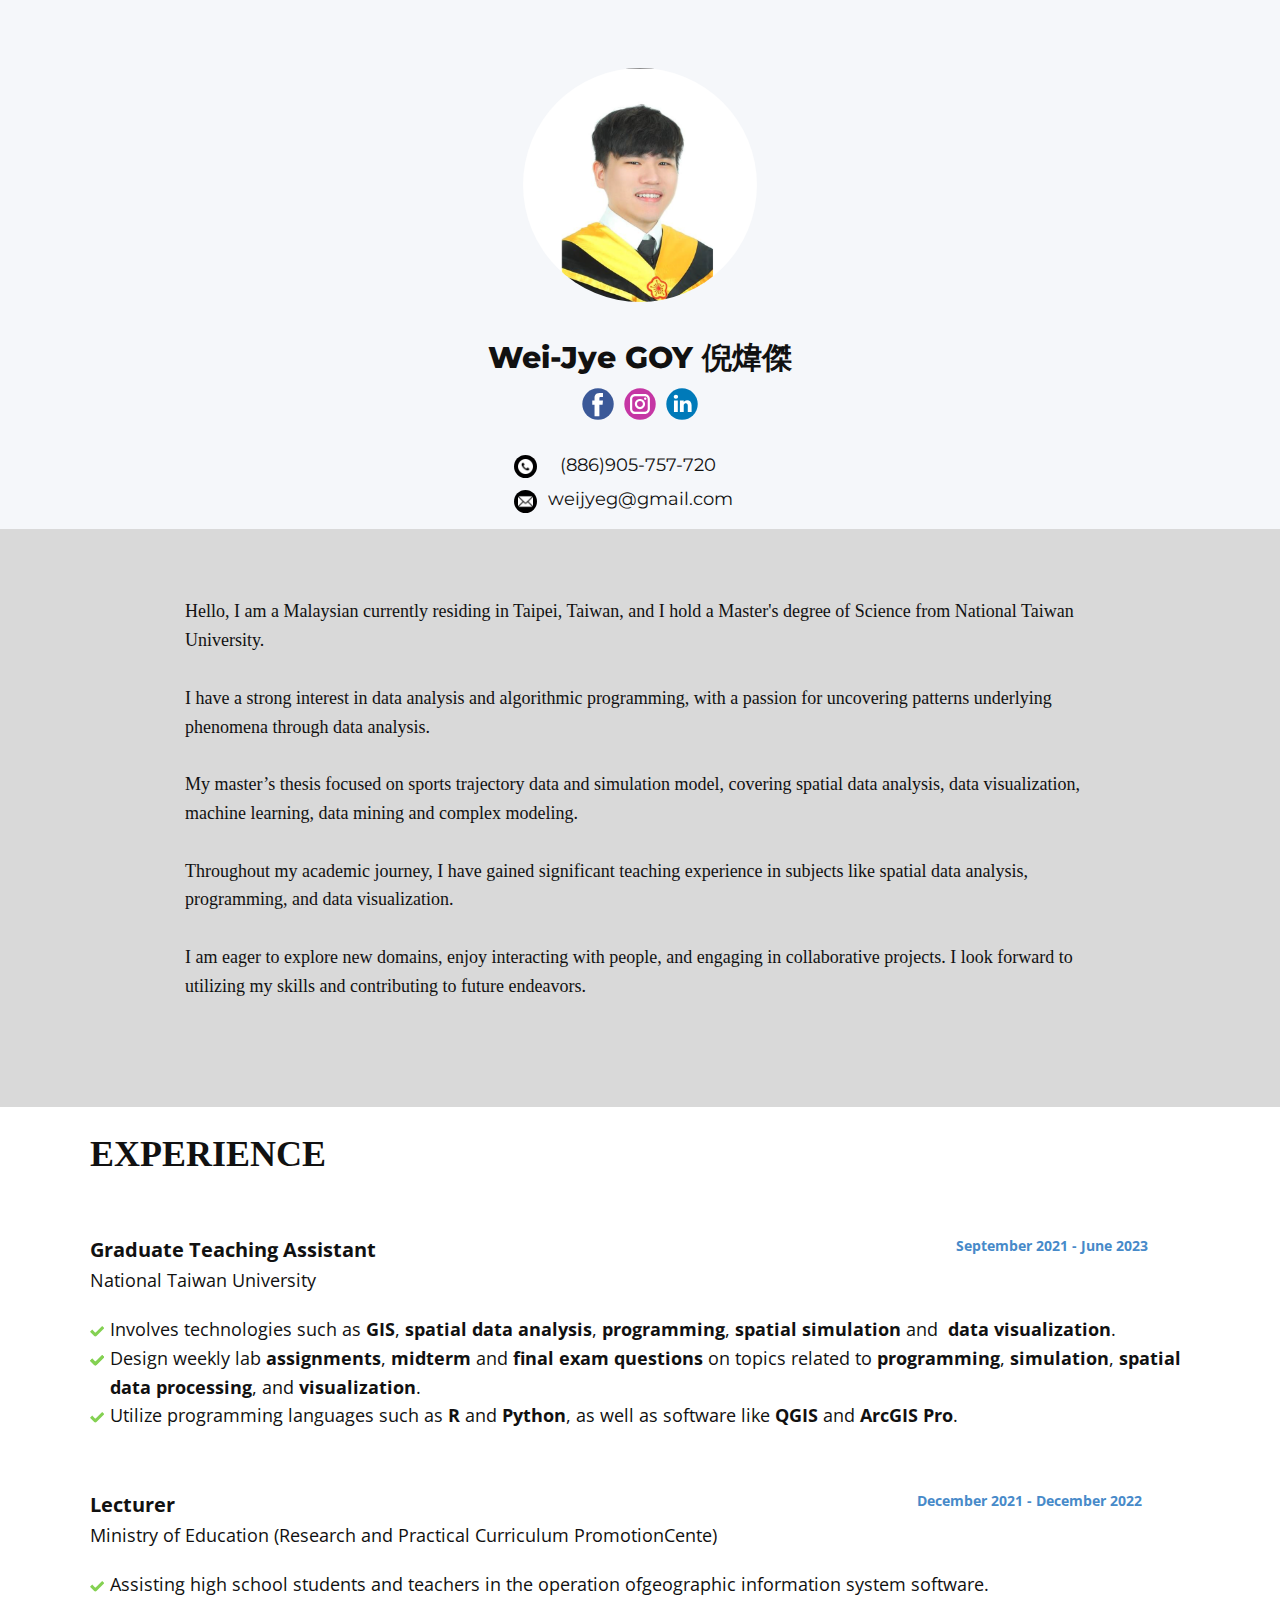
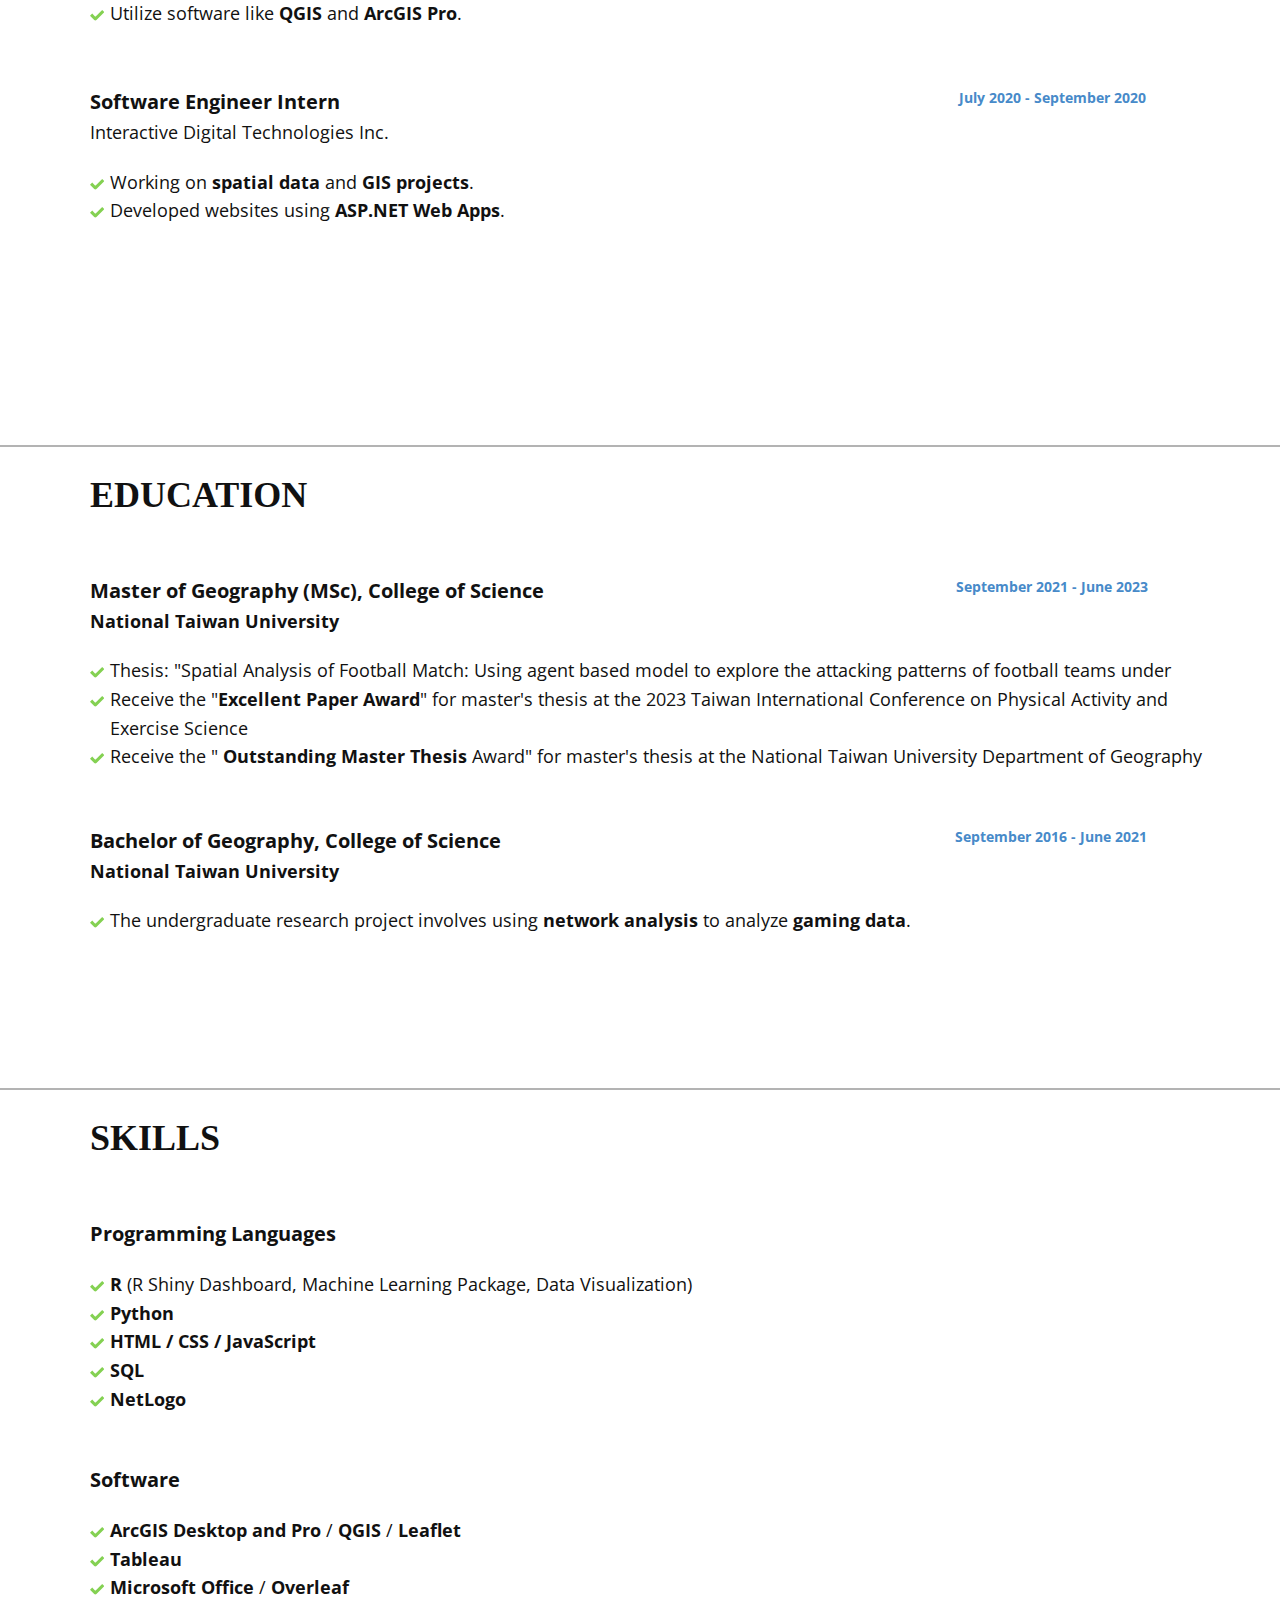
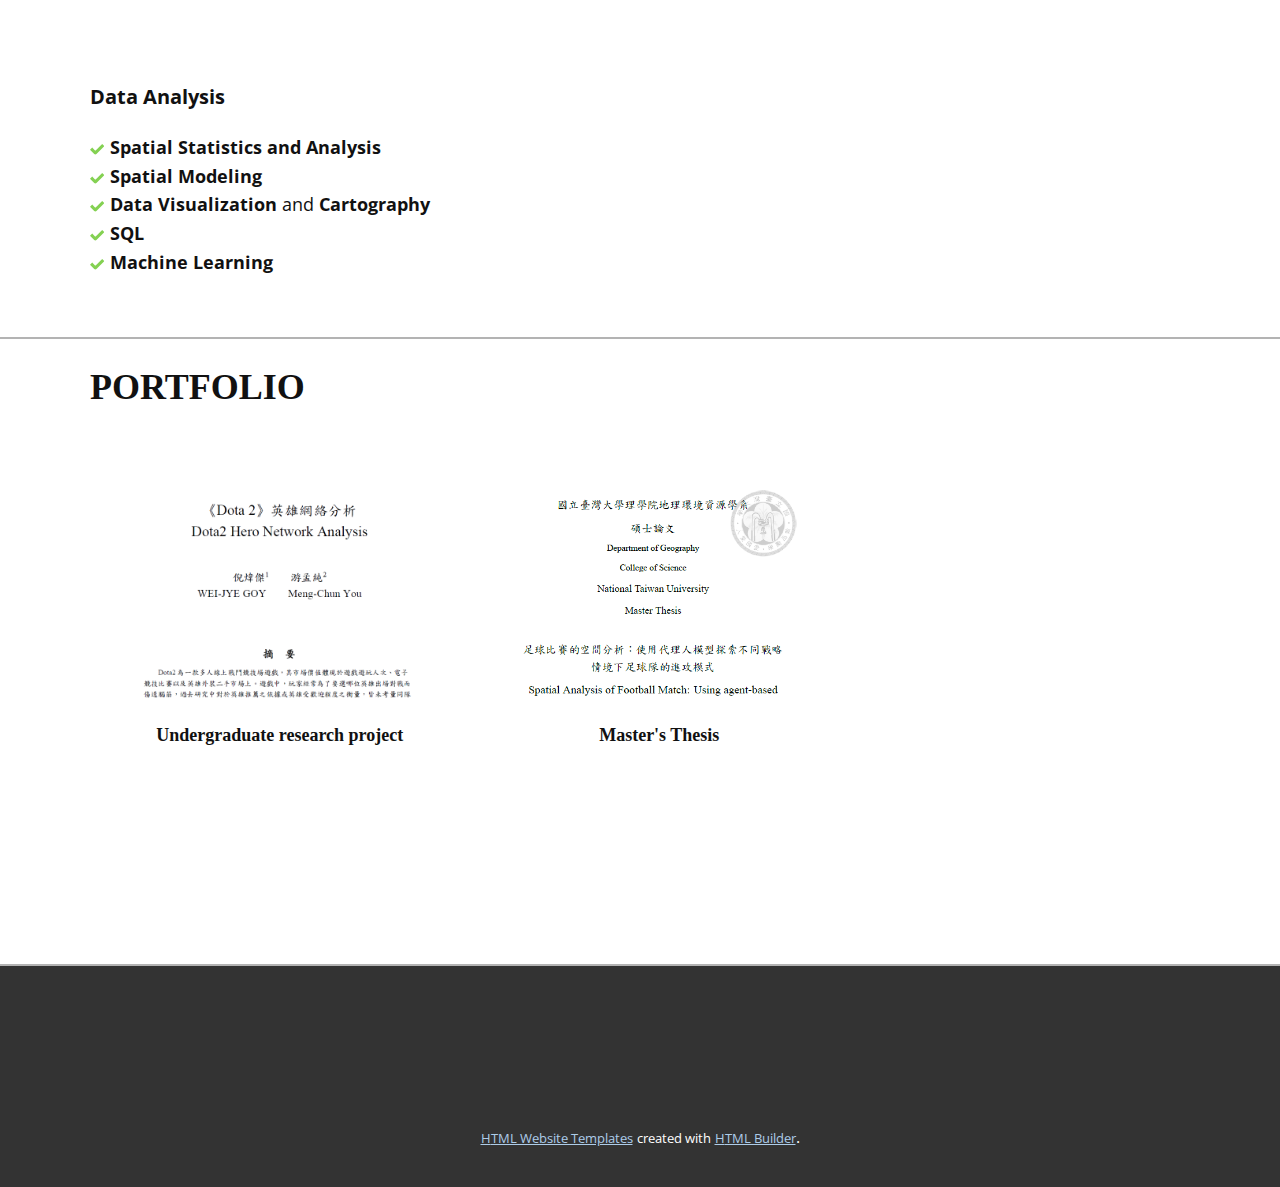
==== Home.html @ a79fb8b6 "Add files via upload" ====
<!DOCTYPE html>
<html style="font-size: 16px;" lang="en"><head>
    <meta name="viewport" content="width=device-width, initial-scale=1.0">
    <meta charset="utf-8">
    <meta name="keywords" content="Wei-Jye GO​Y 倪煒傑">
    <meta name="description" content="">
    <title>Home</title>
    <link rel="stylesheet" href="nicepage.css" media="screen">
<link rel="stylesheet" href="Home.css" media="screen">
    <script class="u-script" type="text/javascript" src="jquery.js" defer=""></script>
    <script class="u-script" type="text/javascript" src="nicepage.js" defer=""></script>
    <meta name="generator" content="Nicepage 5.21.3, nicepage.com">
    <link id="u-theme-google-font" rel="stylesheet" href="https://fonts.googleapis.com/css?family=Roboto:100,100i,300,300i,400,400i,500,500i,700,700i,900,900i|Open+Sans:300,300i,400,400i,500,500i,600,600i,700,700i,800,800i">
    <link id="u-page-google-font" rel="stylesheet" href="https://fonts.googleapis.com/css?family=Montserrat:100,100i,200,200i,300,300i,400,400i,500,500i,600,600i,700,700i,800,800i,900,900i">
    
    
    
    
    
    
    
    <script type="application/ld+json">{
		"@context": "http://schema.org",
		"@type": "Organization",
		"name": "portfolio"
}</script>
    <meta name="theme-color" content="#478ac9">
    <meta property="og:title" content="Home">
    <meta property="og:type" content="website">
  <meta data-intl-tel-input-cdn-path="intlTelInput/"></head>
  <body data-path-to-root="./" data-include-products="false" class="u-body u-xl-mode" data-lang="en">
    <section class="skrollable u-align-center u-clearfix u-grey-15 u-section-1" id="carousel_9070">
      <div class="u-expanded-width u-palette-5-light-3 u-shape u-shape-rectangle u-shape-1"></div>
      <div class="u-image u-image-circle u-image-1" data-image-width="966" data-image-height="712"></div>
      <h2 class="u-custom-font u-font-montserrat u-text u-text-1">
        <span style="font-size: 1.875rem;">Wei-Jye GO​Y 倪煒傑</span>
        <br>
        <br>
        <br>
        <span style="font-weight: 400; font-size: 1.125rem;">(886)905-757-720&nbsp;<br>weijyeg@gmail.com
        </span>
      </h2><span class="u-black u-file-icon u-icon u-icon-circle u-icon-1"><img src="images/455705-3e157692.png" alt=""></span><span class="u-black u-file-icon u-icon u-icon-circle u-icon-2"><img src="images/542689-e094886c.png" alt=""></span>
      <div class="u-align-left u-social-icons u-spacing-10 u-social-icons-1">
        <a class="u-social-url" title="facebook" target="_blank" href="https://www.facebook.com/weijyeeeee/"><span class="u-icon u-social-facebook u-social-icon u-icon-3"><svg class="u-svg-link" preserveAspectRatio="xMidYMin slice" viewBox="0 0 112 112" style=""><use xmlns:xlink="http://www.w3.org/1999/xlink" xlink:href="#svg-5a81"></use></svg><svg class="u-svg-content" viewBox="0 0 112 112" x="0" y="0" id="svg-5a81"><circle fill="currentColor" cx="56.1" cy="56.1" r="55"></circle><path fill="#FFFFFF" d="M73.5,31.6h-9.1c-1.4,0-3.6,0.8-3.6,3.9v8.5h12.6L72,58.3H60.8v40.8H43.9V58.3h-8V43.9h8v-9.2
      c0-6.7,3.1-17,17-17h12.5v13.9H73.5z"></path></svg></span>
        </a>
        <a class="u-social-url" title="instagram" target="_blank" href="https://www.instagram.com/weijy3/"><span class="u-icon u-social-icon u-social-instagram u-icon-4"><svg class="u-svg-link" preserveAspectRatio="xMidYMin slice" viewBox="0 0 112 112" style=""><use xmlns:xlink="http://www.w3.org/1999/xlink" xlink:href="#svg-1368"></use></svg><svg class="u-svg-content" viewBox="0 0 112 112" x="0" y="0" id="svg-1368"><circle fill="currentColor" cx="56.1" cy="56.1" r="55"></circle><path fill="#FFFFFF" d="M55.9,38.2c-9.9,0-17.9,8-17.9,17.9C38,66,46,74,55.9,74c9.9,0,17.9-8,17.9-17.9C73.8,46.2,65.8,38.2,55.9,38.2
      z M55.9,66.4c-5.7,0-10.3-4.6-10.3-10.3c-0.1-5.7,4.6-10.3,10.3-10.3c5.7,0,10.3,4.6,10.3,10.3C66.2,61.8,61.6,66.4,55.9,66.4z"></path><path fill="#FFFFFF" d="M74.3,33.5c-2.3,0-4.2,1.9-4.2,4.2s1.9,4.2,4.2,4.2s4.2-1.9,4.2-4.2S76.6,33.5,74.3,33.5z"></path><path fill="#FFFFFF" d="M73.1,21.3H38.6c-9.7,0-17.5,7.9-17.5,17.5v34.5c0,9.7,7.9,17.6,17.5,17.6h34.5c9.7,0,17.5-7.9,17.5-17.5V38.8
      C90.6,29.1,82.7,21.3,73.1,21.3z M83,73.3c0,5.5-4.5,9.9-9.9,9.9H38.6c-5.5,0-9.9-4.5-9.9-9.9V38.8c0-5.5,4.5-9.9,9.9-9.9h34.5
      c5.5,0,9.9,4.5,9.9,9.9V73.3z"></path></svg></span>
        </a>
        <a class="u-social-url" title="https://www.linkedin.com/in/wei-jye-goy-16a7a2256/" target="_blank" href="https://www.linkedin.com/in/wei-jye-goy-16a7a2256/"><span class="u-icon u-social-icon u-social-linkedin u-icon-5"><svg class="u-svg-link" preserveAspectRatio="xMidYMin slice" viewBox="0 0 112 112" style=""><use xmlns:xlink="http://www.w3.org/1999/xlink" xlink:href="#svg-00e5"></use></svg><svg class="u-svg-content" viewBox="0 0 112 112" x="0" y="0" id="svg-00e5"><circle fill="currentColor" cx="56.1" cy="56.1" r="55"></circle><path fill="#FFFFFF" d="M41.3,83.7H27.9V43.4h13.4V83.7z M34.6,37.9L34.6,37.9c-4.6,0-7.5-3.1-7.5-7c0-4,3-7,7.6-7s7.4,3,7.5,7
      C42.2,34.8,39.2,37.9,34.6,37.9z M89.6,83.7H76.2V62.2c0-5.4-1.9-9.1-6.8-9.1c-3.7,0-5.9,2.5-6.9,4.9c-0.4,0.9-0.4,2.1-0.4,3.3v22.5
      H48.7c0,0,0.2-36.5,0-40.3h13.4v5.7c1.8-2.7,5-6.7,12.1-6.7c8.8,0,15.4,5.8,15.4,18.1V83.7z"></path></svg></span>
        </a>
      </div>
      <p class="u-align-left u-custom-font u-font-georgia u-text u-text-2"> Hello, I am a Malaysian currently residing in Taipei, Taiwan, and I hold a Master's degree of Science from National Taiwan University.<br>
        <br>I have a strong interest in data analysis and algorithmic programming, with a passion for uncovering patterns underlying phenomena through data analysis.&nbsp;<br>
        <br>My master’s thesis focused on sports trajectory data and simulation model, covering spatial data analysis, data visualization, machine learning, data mining and complex modeling.&nbsp;<br>
        <br>Throughout my academic journey, I have gained significant teaching experience in subjects like spatial data analysis, programming, and data visualization.&nbsp;<br>
        <br>I am eager to explore new domains, enjoy interacting with people, and engaging in collaborative projects. I look forward to utilizing my skills and contributing to future endeavors.<br>
        <br>
        <br>
      </p>
    </section>
    <section class="u-align-left u-border-2 u-border-grey-30 u-border-no-left u-border-no-right u-border-no-top u-clearfix u-section-2" id="sec-2fbd">
      <div class="u-clearfix u-sheet u-sheet-1">
        <p class="u-custom-font u-font-georgia u-text u-text-1">Experience&nbsp;&nbsp;</p>
        <div class="u-clearfix u-group-elements u-group-elements-1">
          <p class="u-align-left u-text u-text-2">
            <span style="font-size: 1.25rem; font-weight: 700;">Graduate Teaching Assistant</span>
            <br>National Taiwan University
          </p>
          <p class="u-text u-text-palette-1-base u-text-3"><b>September 2021 - June 2023</b>
          </p>
          <ul class="u-custom-list u-text u-text-4">
            <li> Involves technologies such as <span style="font-weight: 700;">GIS</span>, <span style="font-weight: 700;">spatial data analysis</span>, <span style="font-weight: 700;">programming</span>, <span style="font-weight: 700;">spatial simulation <span style="font-weight: 400;">and</span>&nbsp;
              </span>
              <span style="font-weight: 700;">data visualization<span style="font-weight: 400;">.</span>
              </span>
              <div class="u-list-icon u-list-icon-1">
                <svg class="u-svg-content" viewBox="0 0 512 512" id="svg-8628"><path d="m433.1 67.1-231.8 231.9c-6.2 6.2-16.4 6.2-22.6 0l-99.8-99.8-78.9 78.8 150.5 150.5c10.5 10.5 24.6 16.3 39.4 16.3 14.8 0 29-5.9 39.4-16.3l282.7-282.5z" fill="currentColor"></path></svg>
              </div>
            </li>
            <li>
              <div class="u-list-icon u-list-icon-2">
                <svg class="u-svg-content" viewBox="0 0 512 512" id="svg-8628"><path d="m433.1 67.1-231.8 231.9c-6.2 6.2-16.4 6.2-22.6 0l-99.8-99.8-78.9 78.8 150.5 150.5c10.5 10.5 24.6 16.3 39.4 16.3 14.8 0 29-5.9 39.4-16.3l282.7-282.5z" fill="currentColor"></path></svg>
              </div>
              <div class="u-list-icon u-list-icon-3">
                <svg class="u-svg-content" viewBox="0 0 512 512" id="svg-8628"><path d="m433.1 67.1-231.8 231.9c-6.2 6.2-16.4 6.2-22.6 0l-99.8-99.8-78.9 78.8 150.5 150.5c10.5 10.5 24.6 16.3 39.4 16.3 14.8 0 29-5.9 39.4-16.3l282.7-282.5z" fill="currentColor"></path></svg>
              </div> Design weekly lab <span style="font-weight: 700;">assignments<span style="font-weight: 400;">, </span>midterm
              </span> and <span style="font-weight: 700;">final exam questions</span> on topics related to <span style="font-weight: 700;">programming</span>, <span style="font-weight: 700;">simulation</span>,&nbsp;<span style="font-weight: 700;">spatial data processing</span>, and <span style="font-weight: 700;">visualization</span>.&nbsp;
            </li>
            <li>
              <div class="u-list-icon u-list-icon-4">
                <svg class="u-svg-content" viewBox="0 0 512 512" id="svg-8628"><path d="m433.1 67.1-231.8 231.9c-6.2 6.2-16.4 6.2-22.6 0l-99.8-99.8-78.9 78.8 150.5 150.5c10.5 10.5 24.6 16.3 39.4 16.3 14.8 0 29-5.9 39.4-16.3l282.7-282.5z" fill="currentColor"></path></svg>
              </div>Utilize programming languages such as <span style="font-weight: 700;">R </span>and <span style="font-weight: 700;">Python</span>, as well as software like <span style="font-weight: 700;">QGIS </span>and <span style="font-weight: 700;">ArcGIS Pro</span>.<br>
              <br>
            </li>
          </ul>
        </div>
        <div class="u-clearfix u-group-elements u-group-elements-2">
          <p class="u-align-left u-text u-text-5">
            <span style="font-size: 1.25rem; font-weight: 700;"></span>
            <span style="font-size: 1.25rem; font-weight: 700;">Lecturer</span>
            <br>Ministry of Education (Research and Practical Curriculum PromotionCente)
          </p>
          <p class="u-text u-text-palette-1-base u-text-6"><b>December 2021 - December 2022</b>
          </p>
          <ul class="u-custom-list u-text u-text-7">
            <li>
              <div class="u-list-icon u-list-icon-5">
                <svg class="u-svg-content" viewBox="0 0 512 512" id="svg-8628"><path d="m433.1 67.1-231.8 231.9c-6.2 6.2-16.4 6.2-22.6 0l-99.8-99.8-78.9 78.8 150.5 150.5c10.5 10.5 24.6 16.3 39.4 16.3 14.8 0 29-5.9 39.4-16.3l282.7-282.5z" fill="currentColor"></path></svg>
              </div>
            </li>
            <li>Assisting high school students and teachers in the operation ofgeographic information system software.</li>
            <li>
              <div class="u-list-icon u-list-icon-6">
                <svg class="u-svg-content" viewBox="0 0 512 512" id="svg-8628"><path d="m433.1 67.1-231.8 231.9c-6.2 6.2-16.4 6.2-22.6 0l-99.8-99.8-78.9 78.8 150.5 150.5c10.5 10.5 24.6 16.3 39.4 16.3 14.8 0 29-5.9 39.4-16.3l282.7-282.5z" fill="currentColor"></path></svg>
              </div>Utilize software like <span style="font-weight: 700;">QGIS </span>and <span style="font-weight: 700;">ArcGIS Pro</span>.<br>
              <br>
            </li>
          </ul>
        </div>
        <div class="u-clearfix u-group-elements u-group-elements-3">
          <p class="u-align-left u-text u-text-8">
            <span style="font-size: 20px;"><b>Software Engineer Intern</b>
            </span>
            <br>Interactive Digital Technologies Inc.
          </p>
          <p class="u-text u-text-palette-1-base u-text-9"><b>July 2020 - September 2020</b>
          </p>
          <ul class="u-custom-list u-text u-text-10">
            <li>
              <div class="u-list-icon u-list-icon-7">
                <svg class="u-svg-content" viewBox="0 0 512 512" id="svg-8628"><path d="m433.1 67.1-231.8 231.9c-6.2 6.2-16.4 6.2-22.6 0l-99.8-99.8-78.9 78.8 150.5 150.5c10.5 10.5 24.6 16.3 39.4 16.3 14.8 0 29-5.9 39.4-16.3l282.7-282.5z" fill="currentColor"></path></svg>
              </div>
            </li>
            <li> Working on <span style="font-weight: 700;">spatial data</span> and <span style="font-weight: 700;">GIS projects<span style="font-weight: 400;">.</span>
              </span>
            </li>
            <li>
              <div class="u-list-icon u-list-icon-8">
                <svg class="u-svg-content" viewBox="0 0 512 512" id="svg-8628"><path d="m433.1 67.1-231.8 231.9c-6.2 6.2-16.4 6.2-22.6 0l-99.8-99.8-78.9 78.8 150.5 150.5c10.5 10.5 24.6 16.3 39.4 16.3 14.8 0 29-5.9 39.4-16.3l282.7-282.5z" fill="currentColor"></path></svg>
              </div>Developed websites using <span style="font-weight: 700;">ASP.NET Web Apps</span>.
            </li>
            <li>
              <br>
            </li>
          </ul>
        </div>
      </div>
    </section>
    <section class="u-align-left u-border-2 u-border-grey-30 u-border-no-left u-border-no-right u-border-no-top u-clearfix u-section-3" id="sec-735e">
      <div class="u-clearfix u-sheet u-sheet-1">
        <p class="u-custom-font u-font-georgia u-text u-text-1">EDUCATION</p>
        <div class="u-clearfix u-group-elements u-group-elements-1">
          <p class="u-align-left u-text u-text-2">
            <span style="font-size: 1.25rem; font-weight: 700;">Master of Geography (MSc), College of Science</span>
            <br>
            <span style="font-weight: 700;">National Taiwan University</span>
          </p>
          <p class="u-text u-text-palette-1-base u-text-3"><b>September 2021 - June 2023</b>
          </p>
          <ul class="u-custom-list u-text u-text-4">
            <li>
              <div class="u-list-icon u-list-icon-1">
                <svg class="u-svg-content" viewBox="0 0 512 512" id="svg-8628"><path d="m433.1 67.1-231.8 231.9c-6.2 6.2-16.4 6.2-22.6 0l-99.8-99.8-78.9 78.8 150.5 150.5c10.5 10.5 24.6 16.3 39.4 16.3 14.8 0 29-5.9 39.4-16.3l282.7-282.5z" fill="currentColor"></path></svg>
              </div>
            </li>
            <li>Thesis: "​Spatial Analysis of Football Match: Using agent based model to explore the attacking patterns of football teams under&nbsp;</li>
            <li>
              <div class="u-list-icon u-list-icon-1">
                <svg class="u-svg-content" viewBox="0 0 512 512" id="svg-8628"><path d="m433.1 67.1-231.8 231.9c-6.2 6.2-16.4 6.2-22.6 0l-99.8-99.8-78.9 78.8 150.5 150.5c10.5 10.5 24.6 16.3 39.4 16.3 14.8 0 29-5.9 39.4-16.3l282.7-282.5z" fill="currentColor"></path></svg>
              </div>Receive the "<span style="font-weight: 700;">Excellent Paper Award</span>" for master's thesis at the 2023 Taiwan International Conference on Physical Activity and Exercise Science
            </li>
            <li>
              <div class="u-list-icon u-list-icon-1">
                <svg class="u-svg-content" viewBox="0 0 512 512" id="svg-8628"><path d="m433.1 67.1-231.8 231.9c-6.2 6.2-16.4 6.2-22.6 0l-99.8-99.8-78.9 78.8 150.5 150.5c10.5 10.5 24.6 16.3 39.4 16.3 14.8 0 29-5.9 39.4-16.3l282.7-282.5z" fill="currentColor"></path></svg>
              </div>Receive the " <span style="font-weight: 700;">Outstanding Master Thesis</span> Award" for master's thesis at the National Taiwan University Department of Geography<br>
            </li>
          </ul>
        </div>
        <div class="u-clearfix u-group-elements u-group-elements-2">
          <p class="u-align-left u-text u-text-5">
            <span style="font-size: 1.25rem; font-weight: 700;"></span>
            <span style="font-size: 1.25rem; font-weight: 700;">Bachelor of Geography, College of Science</span>
            <br>
            <span style="font-weight: 700;">National Taiwan University</span>
          </p>
          <p class="u-text u-text-palette-1-base u-text-6"><b>September 2016 - June 2021</b>
          </p>
          <ul class="u-custom-list u-text u-text-7">
            <li>
              <div class="u-list-icon u-list-icon-4">
                <svg class="u-svg-content" viewBox="0 0 512 512" id="svg-8628"><path d="m433.1 67.1-231.8 231.9c-6.2 6.2-16.4 6.2-22.6 0l-99.8-99.8-78.9 78.8 150.5 150.5c10.5 10.5 24.6 16.3 39.4 16.3 14.8 0 29-5.9 39.4-16.3l282.7-282.5z" fill="currentColor"></path></svg>
              </div>
            </li>
            <li> The undergraduate research project involves using <span style="font-weight: 700;">network analysis</span>&nbsp;to analyze <span style="font-weight: 700;">gaming data</span>.
            </li>
            <li>
              <br>
            </li>
          </ul>
        </div>
      </div>
    </section>
    <section class="u-align-left u-border-2 u-border-grey-30 u-border-no-left u-border-no-right u-border-no-top u-clearfix u-section-4" id="sec-b14d">
      <div class="u-clearfix u-sheet u-sheet-1">
        <p class="u-custom-font u-font-georgia u-text u-text-1">Skills</p>
        <div class="u-clearfix u-group-elements u-group-elements-1">
          <p class="u-align-left u-text u-text-2">
            <span style="font-size: 20px;"><b>Programming Languages</b>
            </span>
          </p>
          <ul class="u-custom-list u-text u-text-3">
            <li>
              <div class="u-list-icon u-list-icon-1">
                <svg class="u-svg-content" viewBox="0 0 512 512" id="svg-12f0"><path d="m433.1 67.1-231.8 231.9c-6.2 6.2-16.4 6.2-22.6 0l-99.8-99.8-78.9 78.8 150.5 150.5c10.5 10.5 24.6 16.3 39.4 16.3 14.8 0 29-5.9 39.4-16.3l282.7-282.5z" fill="currentColor"></path></svg>
              </div>
              <span style="font-weight: 700;">R </span>(R Shiny Dashboard, Machine Learning Package, Data Visualization)
            </li>
            <li>
              <div class="u-list-icon u-list-icon-2">
                <svg class="u-svg-content" viewBox="0 0 512 512" id="svg-12f0"><path d="m433.1 67.1-231.8 231.9c-6.2 6.2-16.4 6.2-22.6 0l-99.8-99.8-78.9 78.8 150.5 150.5c10.5 10.5 24.6 16.3 39.4 16.3 14.8 0 29-5.9 39.4-16.3l282.7-282.5z" fill="currentColor"></path></svg>
              </div>
              <span style="font-weight: 700;">Python</span>
            </li>
            <li>
              <div class="u-list-icon u-list-icon-1">
                <svg class="u-svg-content" viewBox="0 0 512 512" id="svg-12f0"><path d="m433.1 67.1-231.8 231.9c-6.2 6.2-16.4 6.2-22.6 0l-99.8-99.8-78.9 78.8 150.5 150.5c10.5 10.5 24.6 16.3 39.4 16.3 14.8 0 29-5.9 39.4-16.3l282.7-282.5z" fill="currentColor"></path></svg>
              </div>
              <span style="font-weight: 700;">HTML / CSS / JavaScript<br>
              </span>
            </li>
            <li>
              <div class="u-list-icon u-list-icon-1">
                <svg class="u-svg-content" viewBox="0 0 512 512" id="svg-12f0"><path d="m433.1 67.1-231.8 231.9c-6.2 6.2-16.4 6.2-22.6 0l-99.8-99.8-78.9 78.8 150.5 150.5c10.5 10.5 24.6 16.3 39.4 16.3 14.8 0 29-5.9 39.4-16.3l282.7-282.5z" fill="currentColor"></path></svg>
              </div>
              <span style="font-weight: 700;">SQL</span>
            </li>
            <li>
              <div class="u-list-icon u-list-icon-1">
                <svg class="u-svg-content" viewBox="0 0 512 512" id="svg-12f0"><path d="m433.1 67.1-231.8 231.9c-6.2 6.2-16.4 6.2-22.6 0l-99.8-99.8-78.9 78.8 150.5 150.5c10.5 10.5 24.6 16.3 39.4 16.3 14.8 0 29-5.9 39.4-16.3l282.7-282.5z" fill="currentColor"></path></svg>
              </div>
              <span style="font-weight: 700;">NetLogo</span>
            </li>
          </ul>
        </div>
        <div class="u-clearfix u-group-elements u-group-elements-2">
          <p class="u-align-left u-text u-text-4">
            <span style="font-size: 20px;"><b>Software</b>
            </span>
          </p>
          <ul class="u-custom-list u-text u-text-5">
            <li>
              <div class="u-list-icon u-list-icon-6">
                <svg class="u-svg-content" viewBox="0 0 512 512" id="svg-8628"><path d="m433.1 67.1-231.8 231.9c-6.2 6.2-16.4 6.2-22.6 0l-99.8-99.8-78.9 78.8 150.5 150.5c10.5 10.5 24.6 16.3 39.4 16.3 14.8 0 29-5.9 39.4-16.3l282.7-282.5z" fill="currentColor"></path></svg>
              </div>
            </li>
            <li>ArcGIS Desktop and Pro <span style="font-weight: 400;">/ </span>QGIS <span style="font-weight: 400;">/</span> Leaflet
            </li>
            <li>
              <div class="u-list-icon u-list-icon-6">
                <svg class="u-svg-content" viewBox="0 0 512 512" id="svg-8628"><path d="m433.1 67.1-231.8 231.9c-6.2 6.2-16.4 6.2-22.6 0l-99.8-99.8-78.9 78.8 150.5 150.5c10.5 10.5 24.6 16.3 39.4 16.3 14.8 0 29-5.9 39.4-16.3l282.7-282.5z" fill="currentColor"></path></svg>
              </div>Tableau
            </li>
            <li>
              <div class="u-list-icon u-list-icon-6">
                <svg class="u-svg-content" viewBox="0 0 512 512" id="svg-8628"><path d="m433.1 67.1-231.8 231.9c-6.2 6.2-16.4 6.2-22.6 0l-99.8-99.8-78.9 78.8 150.5 150.5c10.5 10.5 24.6 16.3 39.4 16.3 14.8 0 29-5.9 39.4-16.3l282.7-282.5z" fill="currentColor"></path></svg>
              </div>Microsoft Office<span style="font-weight: 400;"> /</span> Overleaf
            </li>
            <li>
              <br>
            </li>
          </ul>
        </div>
        <div class="u-clearfix u-group-elements u-group-elements-3">
          <p class="u-align-left u-text u-text-6">
            <span style="font-size: 20px;"><b>Data Analysis</b>
            </span>
          </p>
          <ul class="u-custom-list u-text u-text-7">
            <li>
              <div class="u-list-icon u-list-icon-9">
                <svg class="u-svg-content" viewBox="0 0 512 512" id="svg-8628"><path d="m433.1 67.1-231.8 231.9c-6.2 6.2-16.4 6.2-22.6 0l-99.8-99.8-78.9 78.8 150.5 150.5c10.5 10.5 24.6 16.3 39.4 16.3 14.8 0 29-5.9 39.4-16.3l282.7-282.5z" fill="currentColor"></path></svg>
              </div>
            </li>
            <li>
              <span style="font-weight: 700;"> Spatial Statistics and Analysis</span>
            </li>
            <li>
              <div class="u-list-icon u-list-icon-9">
                <svg class="u-svg-content" viewBox="0 0 512 512" id="svg-8628"><path d="m433.1 67.1-231.8 231.9c-6.2 6.2-16.4 6.2-22.6 0l-99.8-99.8-78.9 78.8 150.5 150.5c10.5 10.5 24.6 16.3 39.4 16.3 14.8 0 29-5.9 39.4-16.3l282.7-282.5z" fill="currentColor"></path></svg>
              </div>
              <span style="font-weight: 700;">Spatial Modeling</span>
            </li>
            <li>
              <div class="u-list-icon u-list-icon-9">
                <svg class="u-svg-content" viewBox="0 0 512 512" id="svg-8628"><path d="m433.1 67.1-231.8 231.9c-6.2 6.2-16.4 6.2-22.6 0l-99.8-99.8-78.9 78.8 150.5 150.5c10.5 10.5 24.6 16.3 39.4 16.3 14.8 0 29-5.9 39.4-16.3l282.7-282.5z" fill="currentColor"></path></svg>
              </div>Data Visualization <span style="font-weight: 400;">and</span>&nbsp;Cartography
            </li>
            <li>
              <div class="u-list-icon u-list-icon-9">
                <svg class="u-svg-content" viewBox="0 0 512 512" id="svg-8628"><path d="m433.1 67.1-231.8 231.9c-6.2 6.2-16.4 6.2-22.6 0l-99.8-99.8-78.9 78.8 150.5 150.5c10.5 10.5 24.6 16.3 39.4 16.3 14.8 0 29-5.9 39.4-16.3l282.7-282.5z" fill="currentColor"></path></svg>
              </div>SQL
            </li>
            <li>
              <div class="u-list-icon u-list-icon-9">
                <svg class="u-svg-content" viewBox="0 0 512 512" id="svg-8628"><path d="m433.1 67.1-231.8 231.9c-6.2 6.2-16.4 6.2-22.6 0l-99.8-99.8-78.9 78.8 150.5 150.5c10.5 10.5 24.6 16.3 39.4 16.3 14.8 0 29-5.9 39.4-16.3l282.7-282.5z" fill="currentColor"></path></svg>
              </div>Machine Learning
            </li>
          </ul>
        </div>
      </div>
    </section>
    <section class="u-align-left u-border-2 u-border-grey-30 u-border-no-left u-border-no-right u-border-no-top u-clearfix u-section-5" id="sec-c73c">
      <div class="u-clearfix u-sheet u-sheet-1">
        <p class="u-custom-font u-font-georgia u-text u-text-1"> Portfolio </p>
        <div class="custom-expanded u-list u-list-1">
          <div class="u-repeater u-repeater-1">
            <div class="u-align-center u-container-style u-list-item u-repeater-item u-shape-rectangle">
              <div class="u-container-layout u-similar-container u-valign-top u-container-layout-1">
                <img alt="" class="u-expanded-width u-hover-feature u-image u-image-default u-image-1" data-image-width="812" data-image-height="760" src="images/dota2.png" data-href="https://weijyegoy.github.io/Dota2.html">
                <p class="u-custom-font u-font-georgia u-text u-text-2"> Undergraduate research project</p>
              </div>
            </div>
            <div class="u-align-center u-container-style u-list-item u-repeater-item u-shape-rectangle">
              <div class="u-container-layout u-similar-container u-valign-top u-container-layout-2">
                <img alt="" class="u-expanded-width u-hover-feature u-image u-image-default u-image-2" data-image-width="570" data-image-height="777" src="images/Thesis.png" data-href="https://weijyegoy.github.io/Thesis.html">
                <p class="u-custom-font u-font-georgia u-text u-text-3">Master's Thesis</p>
              </div>
            </div>
          </div>
        </div>
      </div>
      
      
    </section>
    
    
    
    <footer class="u-clearfix u-footer u-grey-80" id="sec-4fcd"><div class="u-clearfix u-sheet u-sheet-1"></div></footer>
    <section class="u-backlink u-clearfix u-grey-80">
      <a class="u-link" href="https://nicepage.com/html-templates" target="_blank">
        <span>HTML Website Templates</span>
      </a>
      <p class="u-text">
        <span>created with</span>
      </p>
      <a class="u-link" href="https://nicepage.com/html-website-builder" target="_blank">
        <span>HTML Builder</span>
      </a>. 
    </section>
  
</body></html>
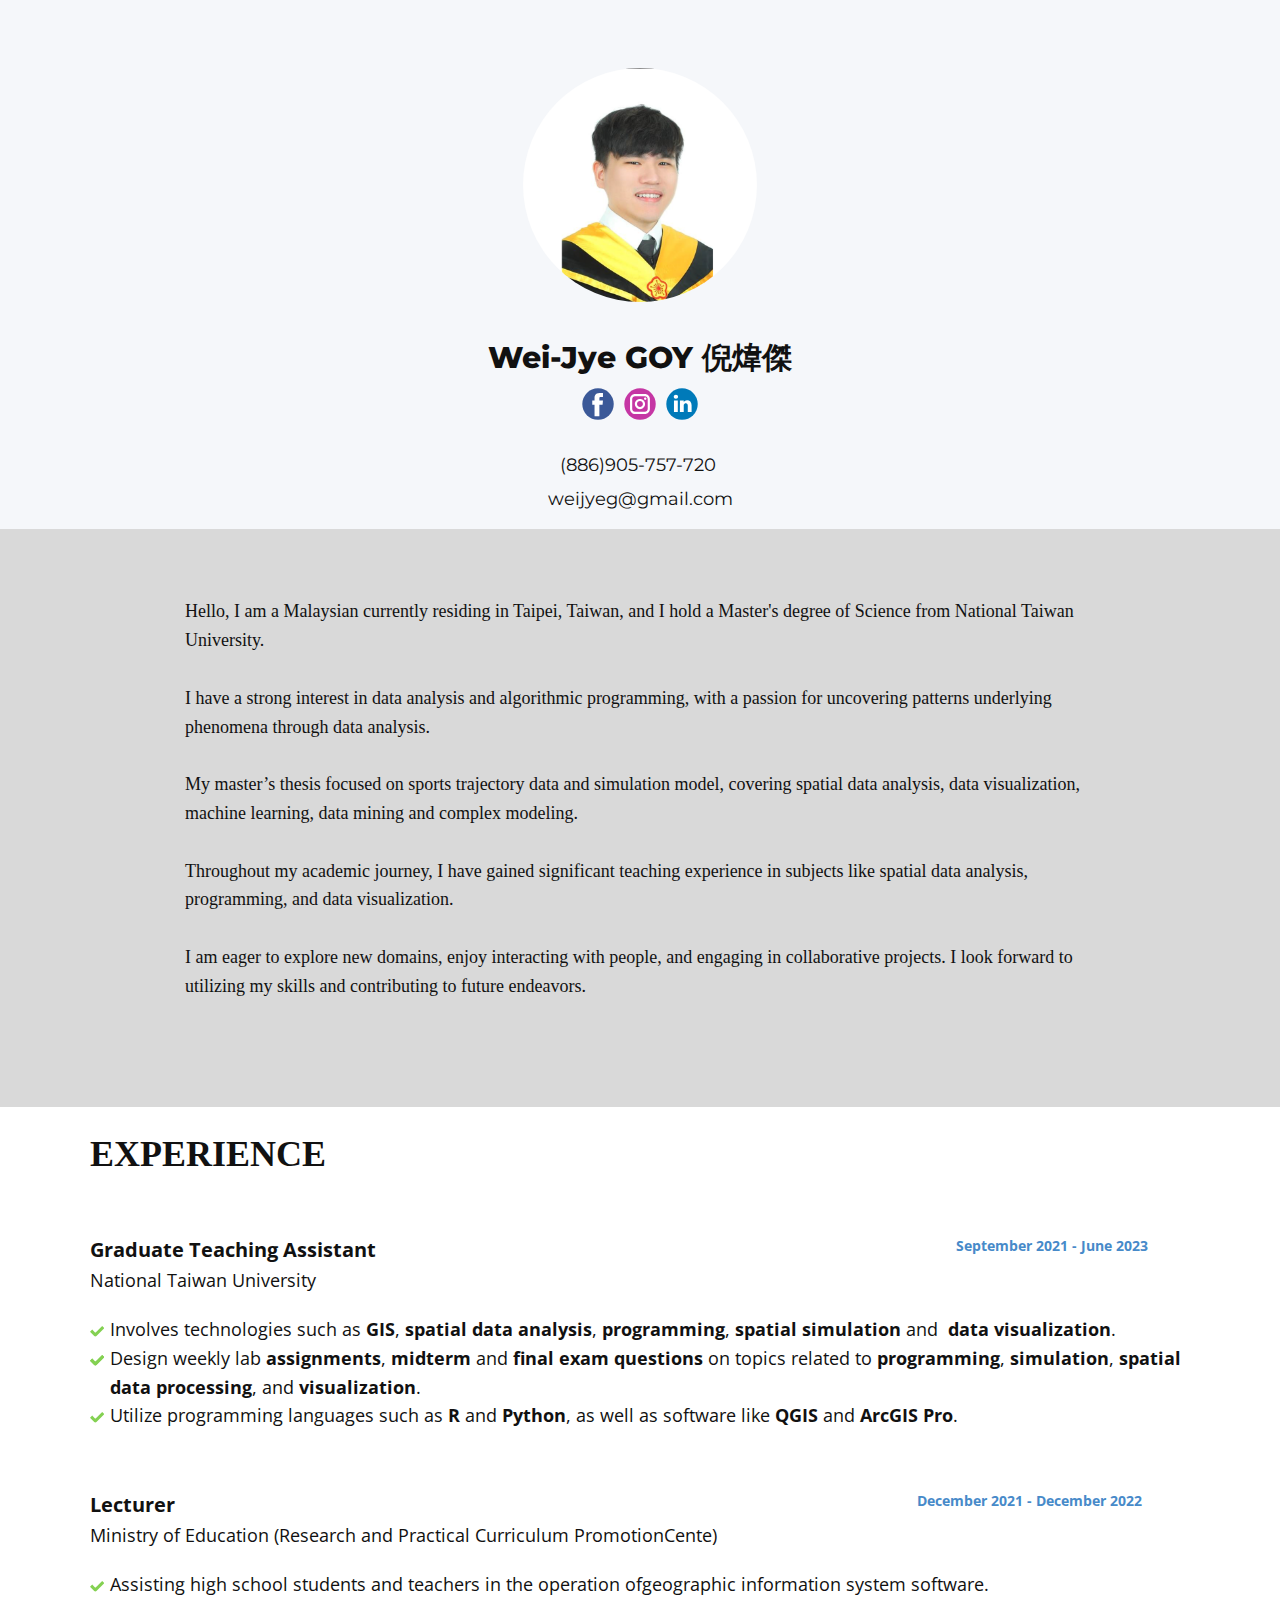
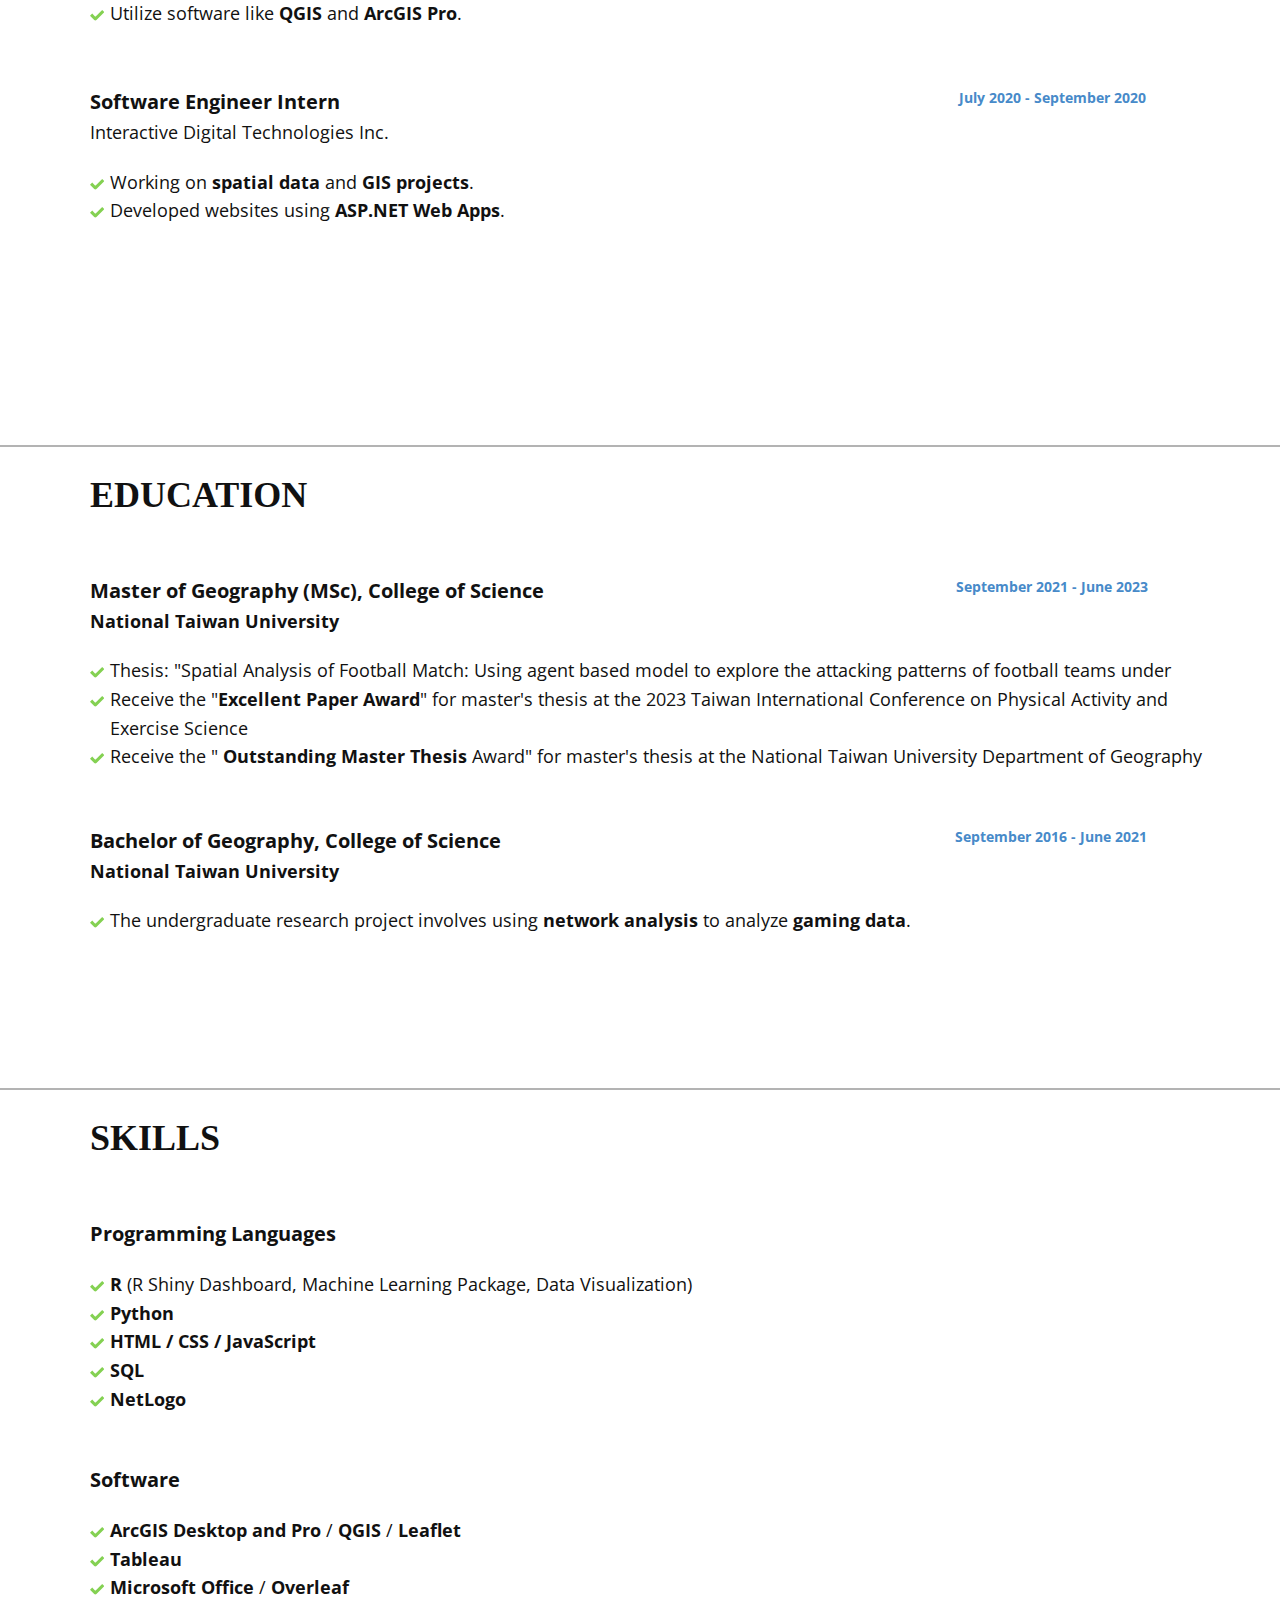
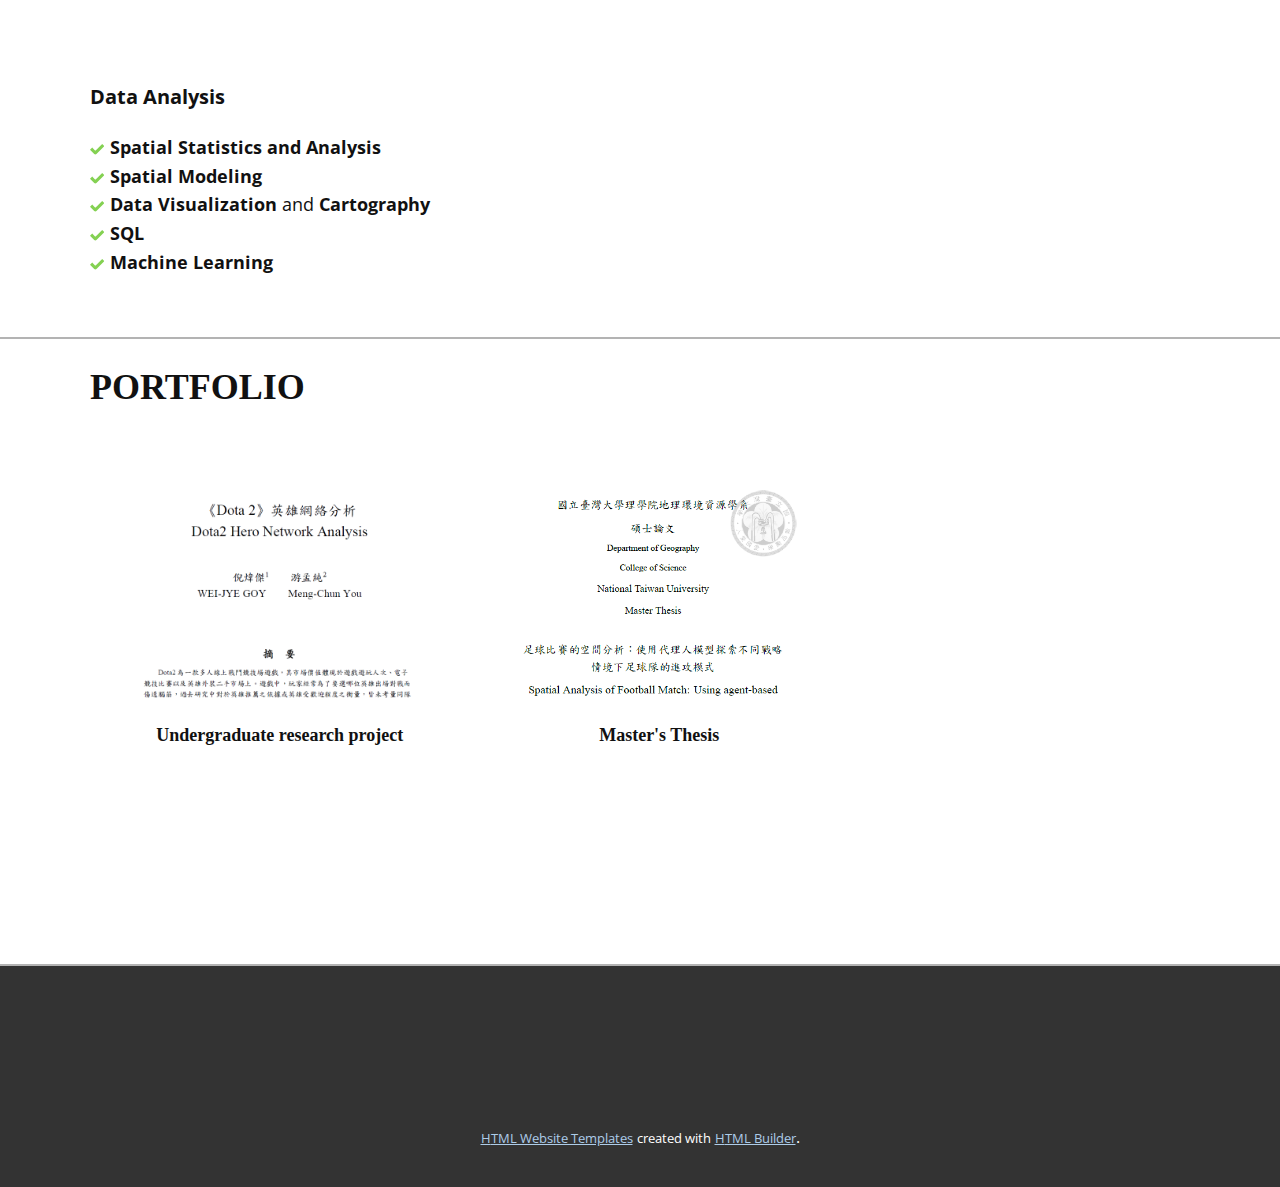
==== commit fa6647e3: "Add files via upload" ====
--- a/Home.html
+++ b/Home.html
@@ -10,6 +10,7 @@
     <script class="u-script" type="text/javascript" src="jquery.js" defer=""></script>
     <script class="u-script" type="text/javascript" src="nicepage.js" defer=""></script>
     <meta name="generator" content="Nicepage 5.21.3, nicepage.com">
+    
     <link id="u-theme-google-font" rel="stylesheet" href="https://fonts.googleapis.com/css?family=Roboto:100,100i,300,300i,400,400i,500,500i,700,700i,900,900i|Open+Sans:300,300i,400,400i,500,500i,600,600i,700,700i,800,800i">
     <link id="u-page-google-font" rel="stylesheet" href="https://fonts.googleapis.com/css?family=Montserrat:100,100i,200,200i,300,300i,400,400i,500,500i,600,600i,700,700i,800,800i,900,900i">
     
@@ -39,17 +40,17 @@
         <br>
         <span style="font-weight: 400; font-size: 1.125rem;">(886)905-757-720&nbsp;<br>weijyeg@gmail.com
         </span>
-      </h2><span class="u-black u-file-icon u-icon u-icon-circle u-icon-1"><img src="images/455705-3e157692.png" alt=""></span><span class="u-black u-file-icon u-icon u-icon-circle u-icon-2"><img src="images/542689-e094886c.png" alt=""></span>
-      <div class="u-align-left u-social-icons u-spacing-10 u-social-icons-1">
-        <a class="u-social-url" title="facebook" target="_blank" href="https://www.facebook.com/weijyeeeee/"><span class="u-icon u-social-facebook u-social-icon u-icon-3"><svg class="u-svg-link" preserveAspectRatio="xMidYMin slice" viewBox="0 0 112 112" style=""><use xmlns:xlink="http://www.w3.org/1999/xlink" xlink:href="#svg-5a81"></use></svg><svg class="u-svg-content" viewBox="0 0 112 112" x="0" y="0" id="svg-5a81"><circle fill="currentColor" cx="56.1" cy="56.1" r="55"></circle><path fill="#FFFFFF" d="M73.5,31.6h-9.1c-1.4,0-3.6,0.8-3.6,3.9v8.5h12.6L72,58.3H60.8v40.8H43.9V58.3h-8V43.9h8v-9.2
+      </h2>
+      <div class="socialmedia u-align-left u-social-icons u-spacing-10 u-social-icons-1">
+        <a class="u-social-url" title="facebook" target="_blank" href="https://www.facebook.com/weijyeeeee/"><span class="u-icon u-social-facebook u-social-icon u-icon-1"><svg class="u-svg-link" preserveAspectRatio="xMidYMin slice" viewBox="0 0 112 112" style=""><use xmlns:xlink="http://www.w3.org/1999/xlink" xlink:href="#svg-5a81"></use></svg><svg class="u-svg-content" viewBox="0 0 112 112" x="0" y="0" id="svg-5a81"><circle fill="currentColor" cx="56.1" cy="56.1" r="55"></circle><path fill="#FFFFFF" d="M73.5,31.6h-9.1c-1.4,0-3.6,0.8-3.6,3.9v8.5h12.6L72,58.3H60.8v40.8H43.9V58.3h-8V43.9h8v-9.2
       c0-6.7,3.1-17,17-17h12.5v13.9H73.5z"></path></svg></span>
         </a>
-        <a class="u-social-url" title="instagram" target="_blank" href="https://www.instagram.com/weijy3/"><span class="u-icon u-social-icon u-social-instagram u-icon-4"><svg class="u-svg-link" preserveAspectRatio="xMidYMin slice" viewBox="0 0 112 112" style=""><use xmlns:xlink="http://www.w3.org/1999/xlink" xlink:href="#svg-1368"></use></svg><svg class="u-svg-content" viewBox="0 0 112 112" x="0" y="0" id="svg-1368"><circle fill="currentColor" cx="56.1" cy="56.1" r="55"></circle><path fill="#FFFFFF" d="M55.9,38.2c-9.9,0-17.9,8-17.9,17.9C38,66,46,74,55.9,74c9.9,0,17.9-8,17.9-17.9C73.8,46.2,65.8,38.2,55.9,38.2
+        <a class="u-social-url" title="instagram" target="_blank" href="https://www.instagram.com/weijy3/"><span class="u-icon u-social-icon u-social-instagram u-icon-2"><svg class="u-svg-link" preserveAspectRatio="xMidYMin slice" viewBox="0 0 112 112" style=""><use xmlns:xlink="http://www.w3.org/1999/xlink" xlink:href="#svg-1368"></use></svg><svg class="u-svg-content" viewBox="0 0 112 112" x="0" y="0" id="svg-1368"><circle fill="currentColor" cx="56.1" cy="56.1" r="55"></circle><path fill="#FFFFFF" d="M55.9,38.2c-9.9,0-17.9,8-17.9,17.9C38,66,46,74,55.9,74c9.9,0,17.9-8,17.9-17.9C73.8,46.2,65.8,38.2,55.9,38.2
       z M55.9,66.4c-5.7,0-10.3-4.6-10.3-10.3c-0.1-5.7,4.6-10.3,10.3-10.3c5.7,0,10.3,4.6,10.3,10.3C66.2,61.8,61.6,66.4,55.9,66.4z"></path><path fill="#FFFFFF" d="M74.3,33.5c-2.3,0-4.2,1.9-4.2,4.2s1.9,4.2,4.2,4.2s4.2-1.9,4.2-4.2S76.6,33.5,74.3,33.5z"></path><path fill="#FFFFFF" d="M73.1,21.3H38.6c-9.7,0-17.5,7.9-17.5,17.5v34.5c0,9.7,7.9,17.6,17.5,17.6h34.5c9.7,0,17.5-7.9,17.5-17.5V38.8
       C90.6,29.1,82.7,21.3,73.1,21.3z M83,73.3c0,5.5-4.5,9.9-9.9,9.9H38.6c-5.5,0-9.9-4.5-9.9-9.9V38.8c0-5.5,4.5-9.9,9.9-9.9h34.5
       c5.5,0,9.9,4.5,9.9,9.9V73.3z"></path></svg></span>
         </a>
-        <a class="u-social-url" title="https://www.linkedin.com/in/wei-jye-goy-16a7a2256/" target="_blank" href="https://www.linkedin.com/in/wei-jye-goy-16a7a2256/"><span class="u-icon u-social-icon u-social-linkedin u-icon-5"><svg class="u-svg-link" preserveAspectRatio="xMidYMin slice" viewBox="0 0 112 112" style=""><use xmlns:xlink="http://www.w3.org/1999/xlink" xlink:href="#svg-00e5"></use></svg><svg class="u-svg-content" viewBox="0 0 112 112" x="0" y="0" id="svg-00e5"><circle fill="currentColor" cx="56.1" cy="56.1" r="55"></circle><path fill="#FFFFFF" d="M41.3,83.7H27.9V43.4h13.4V83.7z M34.6,37.9L34.6,37.9c-4.6,0-7.5-3.1-7.5-7c0-4,3-7,7.6-7s7.4,3,7.5,7
+        <a class="u-social-url" title="https://www.linkedin.com/in/wei-jye-goy-16a7a2256/" target="_blank" href="https://www.linkedin.com/in/wei-jye-goy-16a7a2256/"><span class="u-icon u-social-icon u-social-linkedin u-icon-3"><svg class="u-svg-link" preserveAspectRatio="xMidYMin slice" viewBox="0 0 112 112" style=""><use xmlns:xlink="http://www.w3.org/1999/xlink" xlink:href="#svg-00e5"></use></svg><svg class="u-svg-content" viewBox="0 0 112 112" x="0" y="0" id="svg-00e5"><circle fill="currentColor" cx="56.1" cy="56.1" r="55"></circle><path fill="#FFFFFF" d="M41.3,83.7H27.9V43.4h13.4V83.7z M34.6,37.9L34.6,37.9c-4.6,0-7.5-3.1-7.5-7c0-4,3-7,7.6-7s7.4,3,7.5,7
       C42.2,34.8,39.2,37.9,34.6,37.9z M89.6,83.7H76.2V62.2c0-5.4-1.9-9.1-6.8-9.1c-3.7,0-5.9,2.5-6.9,4.9c-0.4,0.9-0.4,2.1-0.4,3.3v22.5
       H48.7c0,0,0.2-36.5,0-40.3h13.4v5.7c1.8-2.7,5-6.7,12.1-6.7c8.8,0,15.4,5.8,15.4,18.1V83.7z"></path></svg></span>
         </a>
--- a/Home.css
+++ b/Home.css
@@ -26,24 +26,6 @@
   margin: 35px auto 0;
 }
 
-.u-section-1 .u-icon-1 {
-  width: 23px;
-  height: 23px;
-  background-image: none;
-  color: rgb(255, 255, 255) !important;
-  margin: -58px auto 0 calc(((100% - 1140px) / 2) + 444px);
-  padding: 4px;
-}
-
-.u-section-1 .u-icon-2 {
-  width: 23px;
-  height: 23px;
-  background-image: none;
-  color: rgb(255, 255, 255) !important;
-  margin: 12px auto 0 calc(((100% - 1140px) / 2) + 444px);
-  padding: 4px;
-}
-
 .u-section-1 .u-social-icons-1 {
   height: 32px;
   min-height: 16px;
@@ -53,15 +35,15 @@
   margin: -125px auto 0;
 }
 
+.u-section-1 .u-icon-1 {
+  color: rgb(59, 89, 152) !important;
+}
+
+.u-section-1 .u-icon-2 {
+  color: rgb(197, 54, 164) !important;
+}
+
 .u-section-1 .u-icon-3 {
-  color: rgb(59, 89, 152) !important;
-}
-
-.u-section-1 .u-icon-4 {
-  color: rgb(197, 54, 164) !important;
-}
-
-.u-section-1 .u-icon-5 {
   color: rgb(0, 122, 185) !important;
 }
 
@@ -74,14 +56,6 @@
     margin-left: calc(((100% - 940px) / 2) + 453px);
   }
 
-  .u-section-1 .u-icon-1 {
-    margin-left: calc(((100% - 940px) / 2) + 366px);
-  }
-
-  .u-section-1 .u-icon-2 {
-    margin-left: calc(((100% - 940px) / 2) + 366px);
-  }
-
   .u-section-1 .u-social-icons-1 {
     width: 158px;
     min-width: 94px;
@@ -102,14 +76,6 @@
     width: 720px;
   }
 
-  .u-section-1 .u-icon-1 {
-    margin-left: calc(((100% - 720px) / 2) + 280px);
-  }
-
-  .u-section-1 .u-icon-2 {
-    margin-left: calc(((100% - 720px) / 2) + 280px);
-  }
-
   .u-section-1 .u-text-2 {
     margin-left: 0;
     margin-right: 0;
@@ -125,14 +91,6 @@
     width: 540px;
   }
 
-  .u-section-1 .u-icon-1 {
-    margin-left: calc(((100% - 540px) / 2) + 210px);
-  }
-
-  .u-section-1 .u-icon-2 {
-    margin-left: calc(((100% - 540px) / 2) + 210px);
-  }
-
   .u-section-1 .u-text-2 {
     margin-bottom: 47px;
   }
@@ -146,14 +104,6 @@
   .u-section-1 .u-text-1 {
     font-size: 1.25rem;
     width: 340px;
-  }
-
-  .u-section-1 .u-icon-1 {
-    margin-left: calc(((100% - 340px) / 2) + 132px);
-  }
-
-  .u-section-1 .u-icon-2 {
-    margin-left: calc(((100% - 340px) / 2) + 132px);
   }
 
   .u-section-1 .u-text-2 {
@@ -779,4 +729,5 @@
 .u-section-5 .u-image-2:before,
 .u-section-5 .u-image-2 > .u-container-layout:before {
   transition-property: fill, color, background-color, stroke-width, border-style, border-width, border-top-width, border-left-width, border-right-width, border-bottom-width, custom-border, borders, box-shadow, text-shadow, opacity, border-radius, stroke, border-color, font-size, font-style, font-weight, text-decoration, letter-spacing, transform, background-image, image-zoom, background-size, background-position;
+}.socialmedia {
 }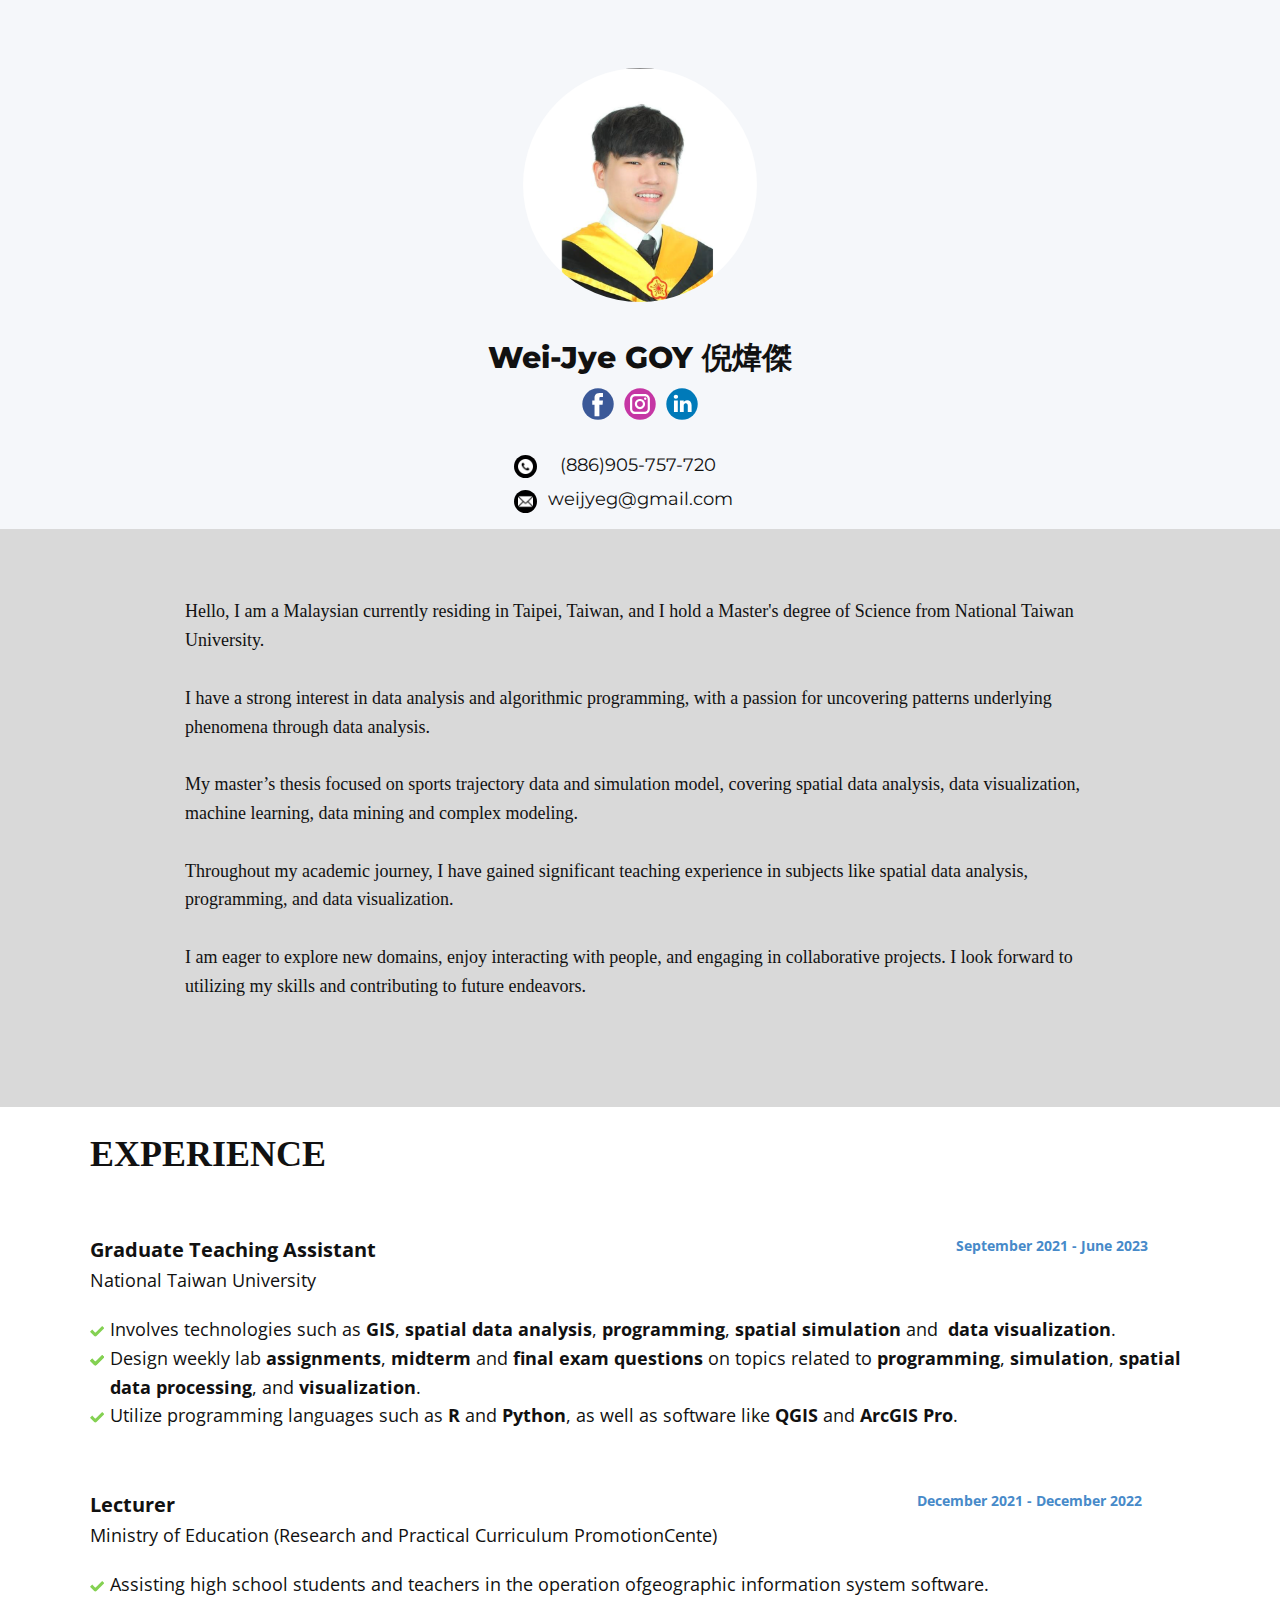
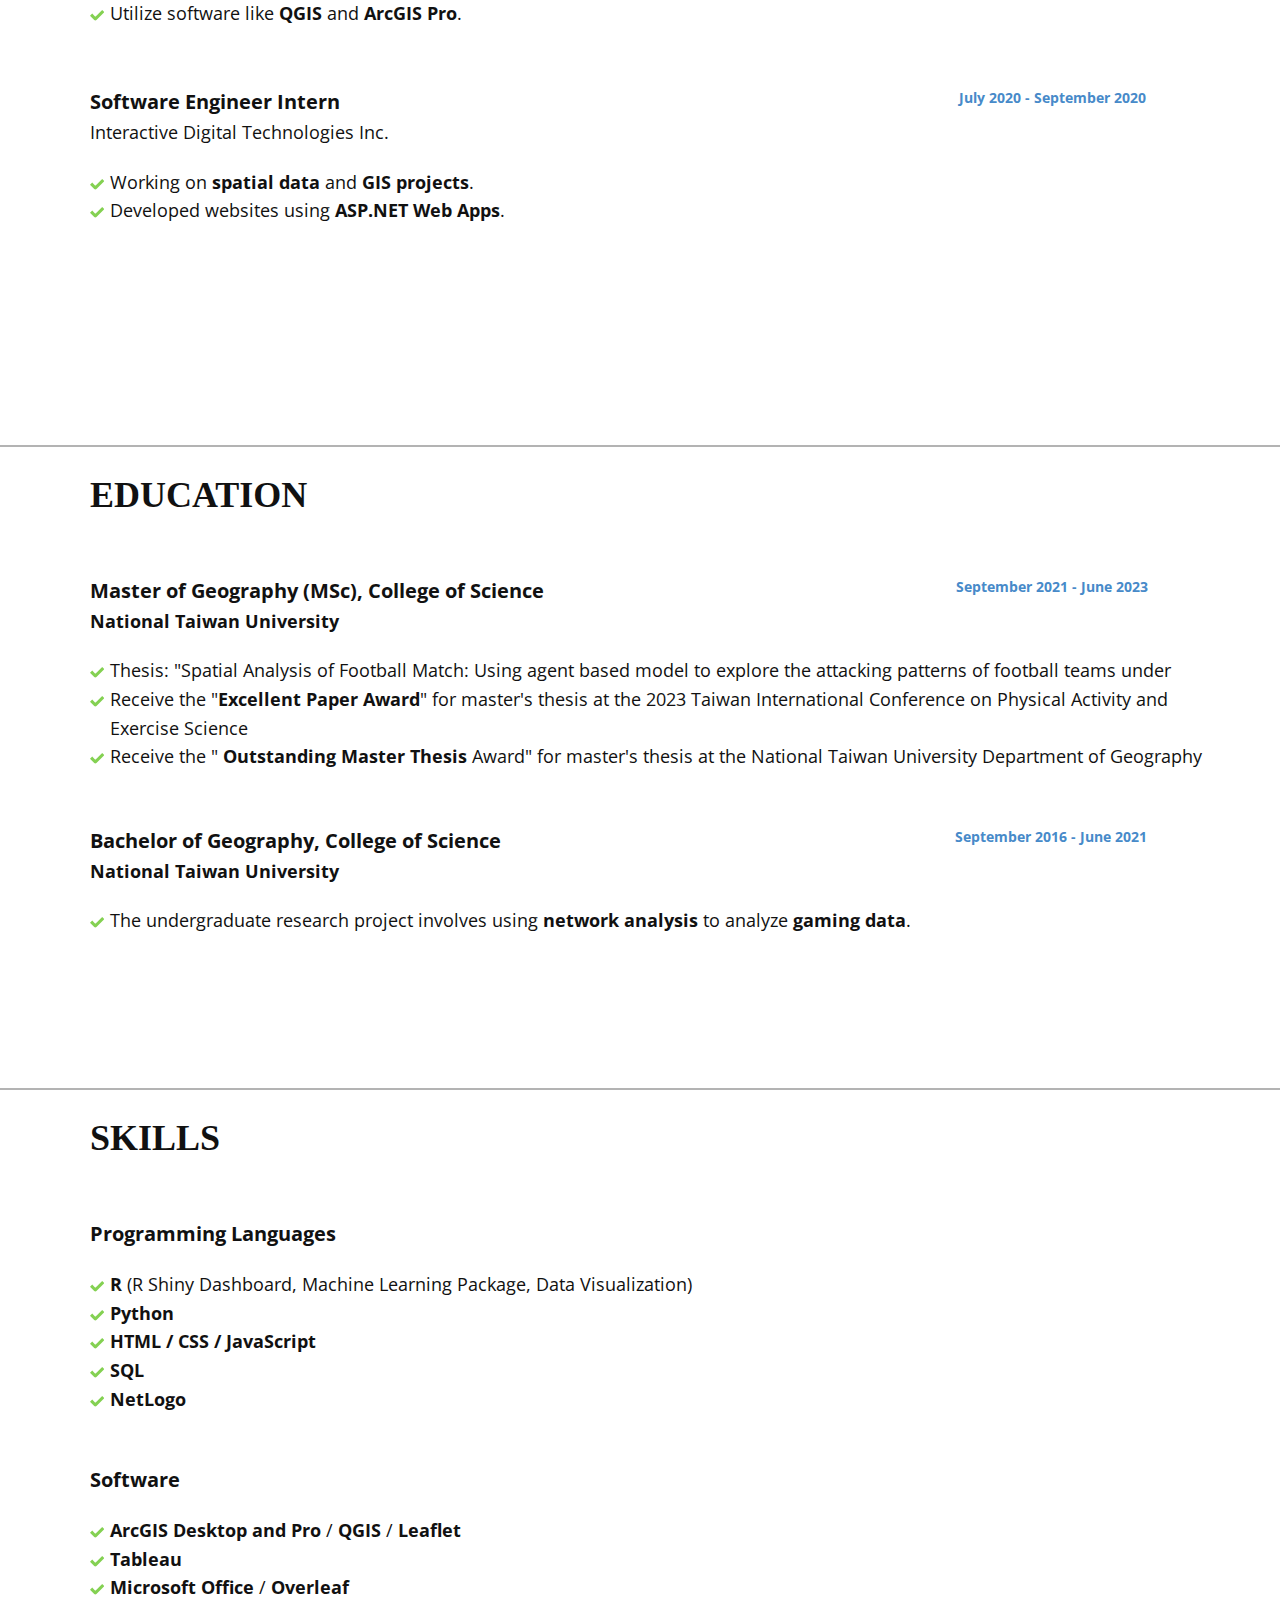
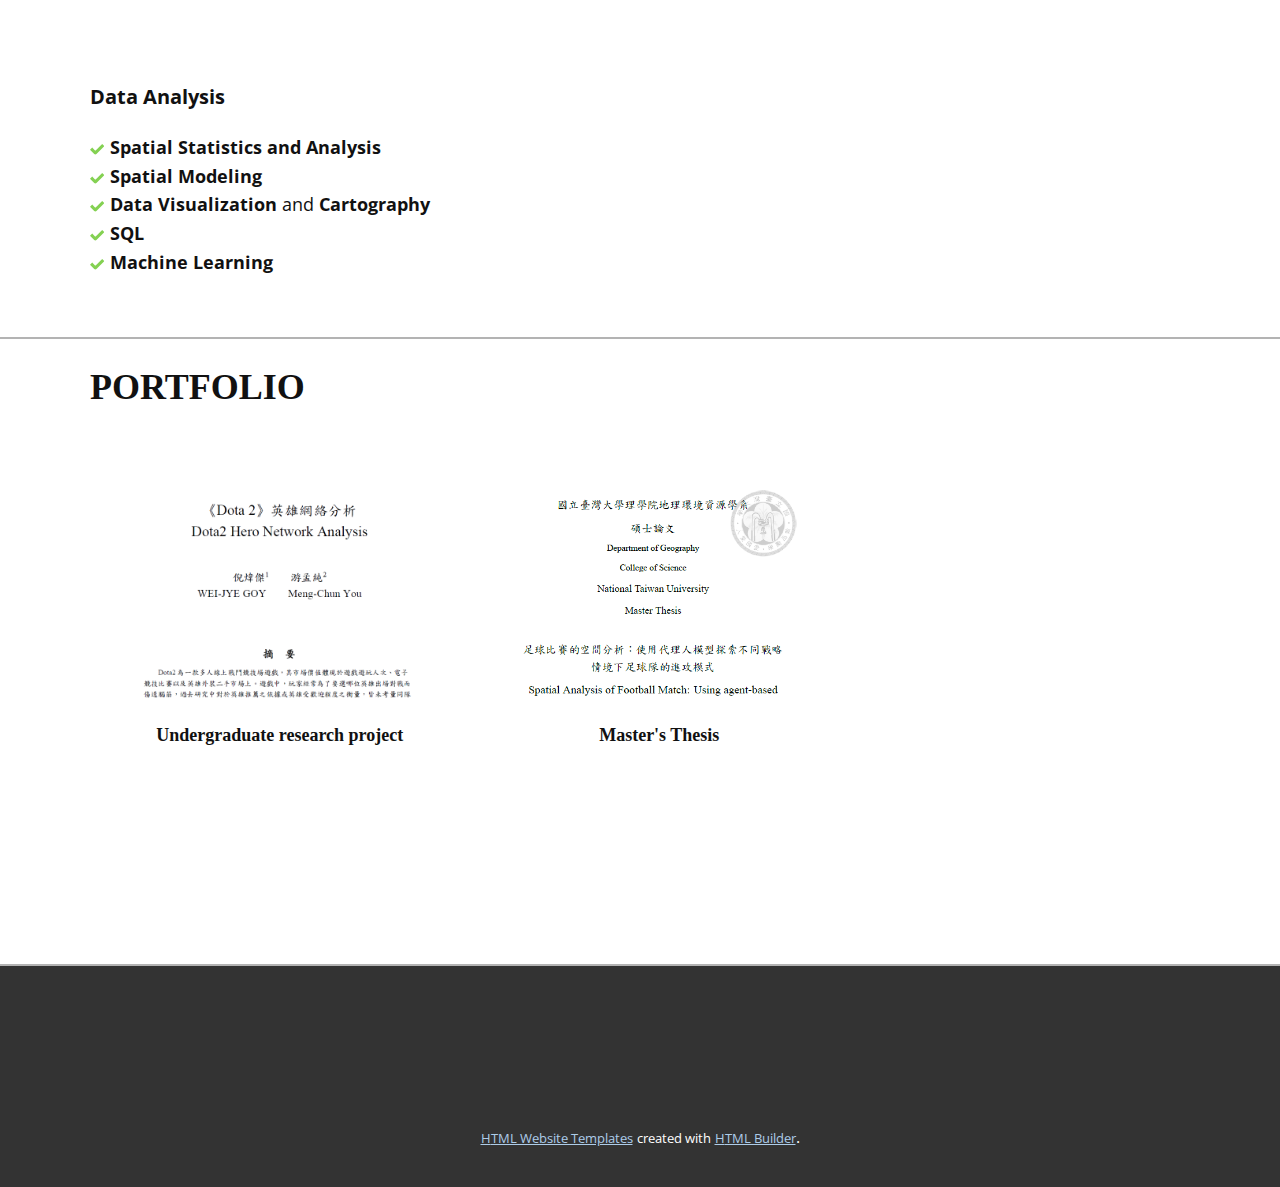
==== commit 38a1a80a: "Add files via upload" ====
--- a/Home.html
+++ b/Home.html
@@ -10,7 +10,6 @@
     <script class="u-script" type="text/javascript" src="jquery.js" defer=""></script>
     <script class="u-script" type="text/javascript" src="nicepage.js" defer=""></script>
     <meta name="generator" content="Nicepage 5.21.3, nicepage.com">
-    
     <link id="u-theme-google-font" rel="stylesheet" href="https://fonts.googleapis.com/css?family=Roboto:100,100i,300,300i,400,400i,500,500i,700,700i,900,900i|Open+Sans:300,300i,400,400i,500,500i,600,600i,700,700i,800,800i">
     <link id="u-page-google-font" rel="stylesheet" href="https://fonts.googleapis.com/css?family=Montserrat:100,100i,200,200i,300,300i,400,400i,500,500i,600,600i,700,700i,800,800i,900,900i">
     
@@ -40,17 +39,17 @@
         <br>
         <span style="font-weight: 400; font-size: 1.125rem;">(886)905-757-720&nbsp;<br>weijyeg@gmail.com
         </span>
-      </h2>
-      <div class="socialmedia u-align-left u-social-icons u-spacing-10 u-social-icons-1">
-        <a class="u-social-url" title="facebook" target="_blank" href="https://www.facebook.com/weijyeeeee/"><span class="u-icon u-social-facebook u-social-icon u-icon-1"><svg class="u-svg-link" preserveAspectRatio="xMidYMin slice" viewBox="0 0 112 112" style=""><use xmlns:xlink="http://www.w3.org/1999/xlink" xlink:href="#svg-5a81"></use></svg><svg class="u-svg-content" viewBox="0 0 112 112" x="0" y="0" id="svg-5a81"><circle fill="currentColor" cx="56.1" cy="56.1" r="55"></circle><path fill="#FFFFFF" d="M73.5,31.6h-9.1c-1.4,0-3.6,0.8-3.6,3.9v8.5h12.6L72,58.3H60.8v40.8H43.9V58.3h-8V43.9h8v-9.2
+      </h2><span class="u-black u-file-icon u-icon u-icon-circle u-icon-1"><img src="images/455705-3e157692.png" alt=""></span><span class="u-black u-file-icon u-icon u-icon-circle u-icon-2"><img src="images/542689-e094886c.png" alt=""></span>
+      <div class="u-align-left u-social-icons u-spacing-10 u-social-icons-1">
+        <a class="u-social-url" title="facebook" target="_blank" href="https://www.facebook.com/weijyeeeee/"><span class="u-icon u-social-facebook u-social-icon u-icon-3"><svg class="u-svg-link" preserveAspectRatio="xMidYMin slice" viewBox="0 0 112 112" style=""><use xmlns:xlink="http://www.w3.org/1999/xlink" xlink:href="#svg-5a81"></use></svg><svg class="u-svg-content" viewBox="0 0 112 112" x="0" y="0" id="svg-5a81"><circle fill="currentColor" cx="56.1" cy="56.1" r="55"></circle><path fill="#FFFFFF" d="M73.5,31.6h-9.1c-1.4,0-3.6,0.8-3.6,3.9v8.5h12.6L72,58.3H60.8v40.8H43.9V58.3h-8V43.9h8v-9.2
       c0-6.7,3.1-17,17-17h12.5v13.9H73.5z"></path></svg></span>
         </a>
-        <a class="u-social-url" title="instagram" target="_blank" href="https://www.instagram.com/weijy3/"><span class="u-icon u-social-icon u-social-instagram u-icon-2"><svg class="u-svg-link" preserveAspectRatio="xMidYMin slice" viewBox="0 0 112 112" style=""><use xmlns:xlink="http://www.w3.org/1999/xlink" xlink:href="#svg-1368"></use></svg><svg class="u-svg-content" viewBox="0 0 112 112" x="0" y="0" id="svg-1368"><circle fill="currentColor" cx="56.1" cy="56.1" r="55"></circle><path fill="#FFFFFF" d="M55.9,38.2c-9.9,0-17.9,8-17.9,17.9C38,66,46,74,55.9,74c9.9,0,17.9-8,17.9-17.9C73.8,46.2,65.8,38.2,55.9,38.2
+        <a class="u-social-url" title="instagram" target="_blank" href="https://www.instagram.com/weijy3/"><span class="u-icon u-social-icon u-social-instagram u-icon-4"><svg class="u-svg-link" preserveAspectRatio="xMidYMin slice" viewBox="0 0 112 112" style=""><use xmlns:xlink="http://www.w3.org/1999/xlink" xlink:href="#svg-1368"></use></svg><svg class="u-svg-content" viewBox="0 0 112 112" x="0" y="0" id="svg-1368"><circle fill="currentColor" cx="56.1" cy="56.1" r="55"></circle><path fill="#FFFFFF" d="M55.9,38.2c-9.9,0-17.9,8-17.9,17.9C38,66,46,74,55.9,74c9.9,0,17.9-8,17.9-17.9C73.8,46.2,65.8,38.2,55.9,38.2
       z M55.9,66.4c-5.7,0-10.3-4.6-10.3-10.3c-0.1-5.7,4.6-10.3,10.3-10.3c5.7,0,10.3,4.6,10.3,10.3C66.2,61.8,61.6,66.4,55.9,66.4z"></path><path fill="#FFFFFF" d="M74.3,33.5c-2.3,0-4.2,1.9-4.2,4.2s1.9,4.2,4.2,4.2s4.2-1.9,4.2-4.2S76.6,33.5,74.3,33.5z"></path><path fill="#FFFFFF" d="M73.1,21.3H38.6c-9.7,0-17.5,7.9-17.5,17.5v34.5c0,9.7,7.9,17.6,17.5,17.6h34.5c9.7,0,17.5-7.9,17.5-17.5V38.8
       C90.6,29.1,82.7,21.3,73.1,21.3z M83,73.3c0,5.5-4.5,9.9-9.9,9.9H38.6c-5.5,0-9.9-4.5-9.9-9.9V38.8c0-5.5,4.5-9.9,9.9-9.9h34.5
       c5.5,0,9.9,4.5,9.9,9.9V73.3z"></path></svg></span>
         </a>
-        <a class="u-social-url" title="https://www.linkedin.com/in/wei-jye-goy-16a7a2256/" target="_blank" href="https://www.linkedin.com/in/wei-jye-goy-16a7a2256/"><span class="u-icon u-social-icon u-social-linkedin u-icon-3"><svg class="u-svg-link" preserveAspectRatio="xMidYMin slice" viewBox="0 0 112 112" style=""><use xmlns:xlink="http://www.w3.org/1999/xlink" xlink:href="#svg-00e5"></use></svg><svg class="u-svg-content" viewBox="0 0 112 112" x="0" y="0" id="svg-00e5"><circle fill="currentColor" cx="56.1" cy="56.1" r="55"></circle><path fill="#FFFFFF" d="M41.3,83.7H27.9V43.4h13.4V83.7z M34.6,37.9L34.6,37.9c-4.6,0-7.5-3.1-7.5-7c0-4,3-7,7.6-7s7.4,3,7.5,7
+        <a class="u-social-url" title="https://www.linkedin.com/in/wei-jye-goy-16a7a2256/" target="_blank" href="https://www.linkedin.com/in/wei-jye-goy-16a7a2256/"><span class="u-icon u-social-icon u-social-linkedin u-icon-5"><svg class="u-svg-link" preserveAspectRatio="xMidYMin slice" viewBox="0 0 112 112" style=""><use xmlns:xlink="http://www.w3.org/1999/xlink" xlink:href="#svg-00e5"></use></svg><svg class="u-svg-content" viewBox="0 0 112 112" x="0" y="0" id="svg-00e5"><circle fill="currentColor" cx="56.1" cy="56.1" r="55"></circle><path fill="#FFFFFF" d="M41.3,83.7H27.9V43.4h13.4V83.7z M34.6,37.9L34.6,37.9c-4.6,0-7.5-3.1-7.5-7c0-4,3-7,7.6-7s7.4,3,7.5,7
       C42.2,34.8,39.2,37.9,34.6,37.9z M89.6,83.7H76.2V62.2c0-5.4-1.9-9.1-6.8-9.1c-3.7,0-5.9,2.5-6.9,4.9c-0.4,0.9-0.4,2.1-0.4,3.3v22.5
       H48.7c0,0,0.2-36.5,0-40.3h13.4v5.7c1.8-2.7,5-6.7,12.1-6.7c8.8,0,15.4,5.8,15.4,18.1V83.7z"></path></svg></span>
         </a>
--- a/Home.css
+++ b/Home.css
@@ -26,6 +26,24 @@
   margin: 35px auto 0;
 }
 
+.u-section-1 .u-icon-1 {
+  width: 23px;
+  height: 23px;
+  background-image: none;
+  color: rgb(255, 255, 255) !important;
+  margin: -58px auto 0 calc(((100% - 1140px) / 2) + 444px);
+  padding: 4px;
+}
+
+.u-section-1 .u-icon-2 {
+  width: 23px;
+  height: 23px;
+  background-image: none;
+  color: rgb(255, 255, 255) !important;
+  margin: 12px auto 0 calc(((100% - 1140px) / 2) + 444px);
+  padding: 4px;
+}
+
 .u-section-1 .u-social-icons-1 {
   height: 32px;
   min-height: 16px;
@@ -35,15 +53,15 @@
   margin: -125px auto 0;
 }
 
-.u-section-1 .u-icon-1 {
+.u-section-1 .u-icon-3 {
   color: rgb(59, 89, 152) !important;
 }
 
-.u-section-1 .u-icon-2 {
+.u-section-1 .u-icon-4 {
   color: rgb(197, 54, 164) !important;
 }
 
-.u-section-1 .u-icon-3 {
+.u-section-1 .u-icon-5 {
   color: rgb(0, 122, 185) !important;
 }
 
@@ -56,6 +74,14 @@
     margin-left: calc(((100% - 940px) / 2) + 453px);
   }
 
+  .u-section-1 .u-icon-1 {
+    margin-left: calc(((100% - 940px) / 2) + 366px);
+  }
+
+  .u-section-1 .u-icon-2 {
+    margin-left: calc(((100% - 940px) / 2) + 366px);
+  }
+
   .u-section-1 .u-social-icons-1 {
     width: 158px;
     min-width: 94px;
@@ -76,6 +102,14 @@
     width: 720px;
   }
 
+  .u-section-1 .u-icon-1 {
+    margin-left: calc(((100% - 720px) / 2) + 280px);
+  }
+
+  .u-section-1 .u-icon-2 {
+    margin-left: calc(((100% - 720px) / 2) + 280px);
+  }
+
   .u-section-1 .u-text-2 {
     margin-left: 0;
     margin-right: 0;
@@ -91,6 +125,14 @@
     width: 540px;
   }
 
+  .u-section-1 .u-icon-1 {
+    margin-left: calc(((100% - 540px) / 2) + 210px);
+  }
+
+  .u-section-1 .u-icon-2 {
+    margin-left: calc(((100% - 540px) / 2) + 210px);
+  }
+
   .u-section-1 .u-text-2 {
     margin-bottom: 47px;
   }
@@ -104,6 +146,14 @@
   .u-section-1 .u-text-1 {
     font-size: 1.25rem;
     width: 340px;
+  }
+
+  .u-section-1 .u-icon-1 {
+    margin-left: calc(((100% - 340px) / 2) + 132px);
+  }
+
+  .u-section-1 .u-icon-2 {
+    margin-left: calc(((100% - 340px) / 2) + 132px);
   }
 
   .u-section-1 .u-text-2 {
@@ -729,5 +779,4 @@
 .u-section-5 .u-image-2:before,
 .u-section-5 .u-image-2 > .u-container-layout:before {
   transition-property: fill, color, background-color, stroke-width, border-style, border-width, border-top-width, border-left-width, border-right-width, border-bottom-width, custom-border, borders, box-shadow, text-shadow, opacity, border-radius, stroke, border-color, font-size, font-style, font-weight, text-decoration, letter-spacing, transform, background-image, image-zoom, background-size, background-position;
-}.socialmedia {
 }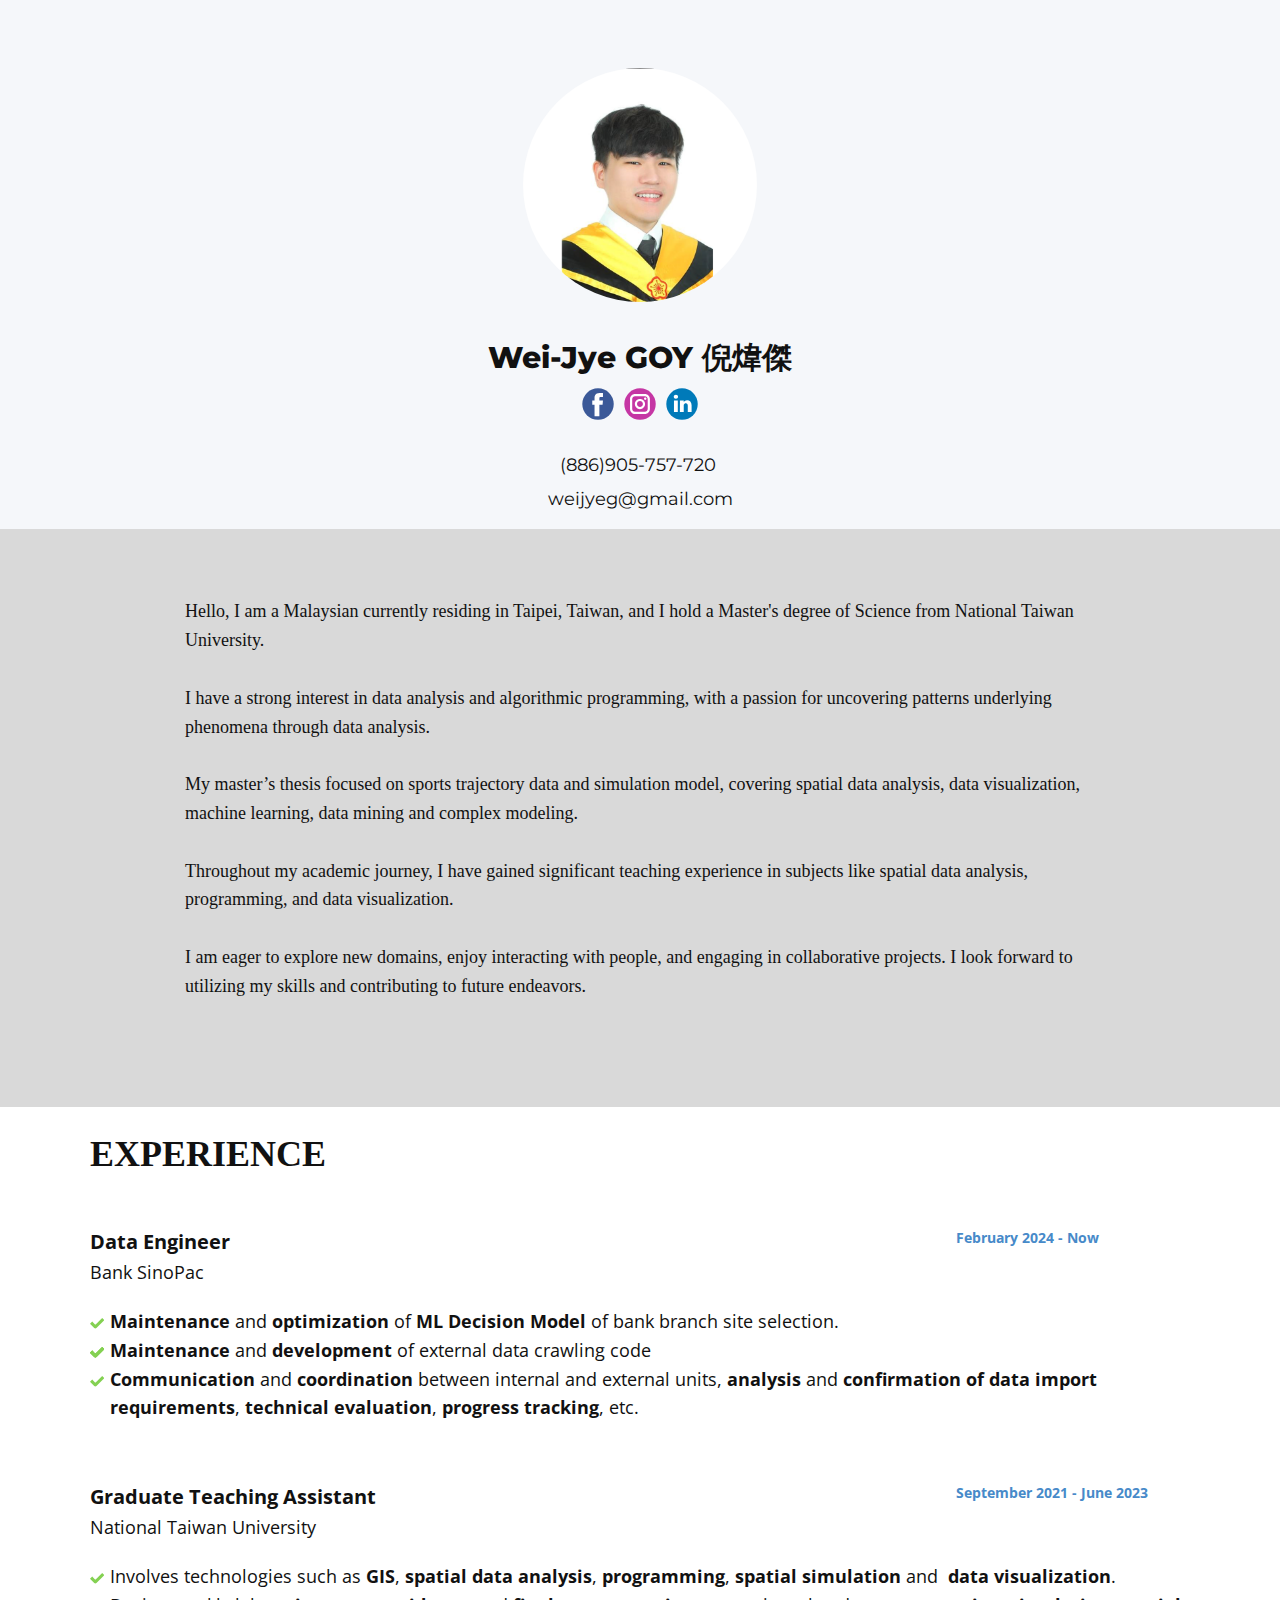
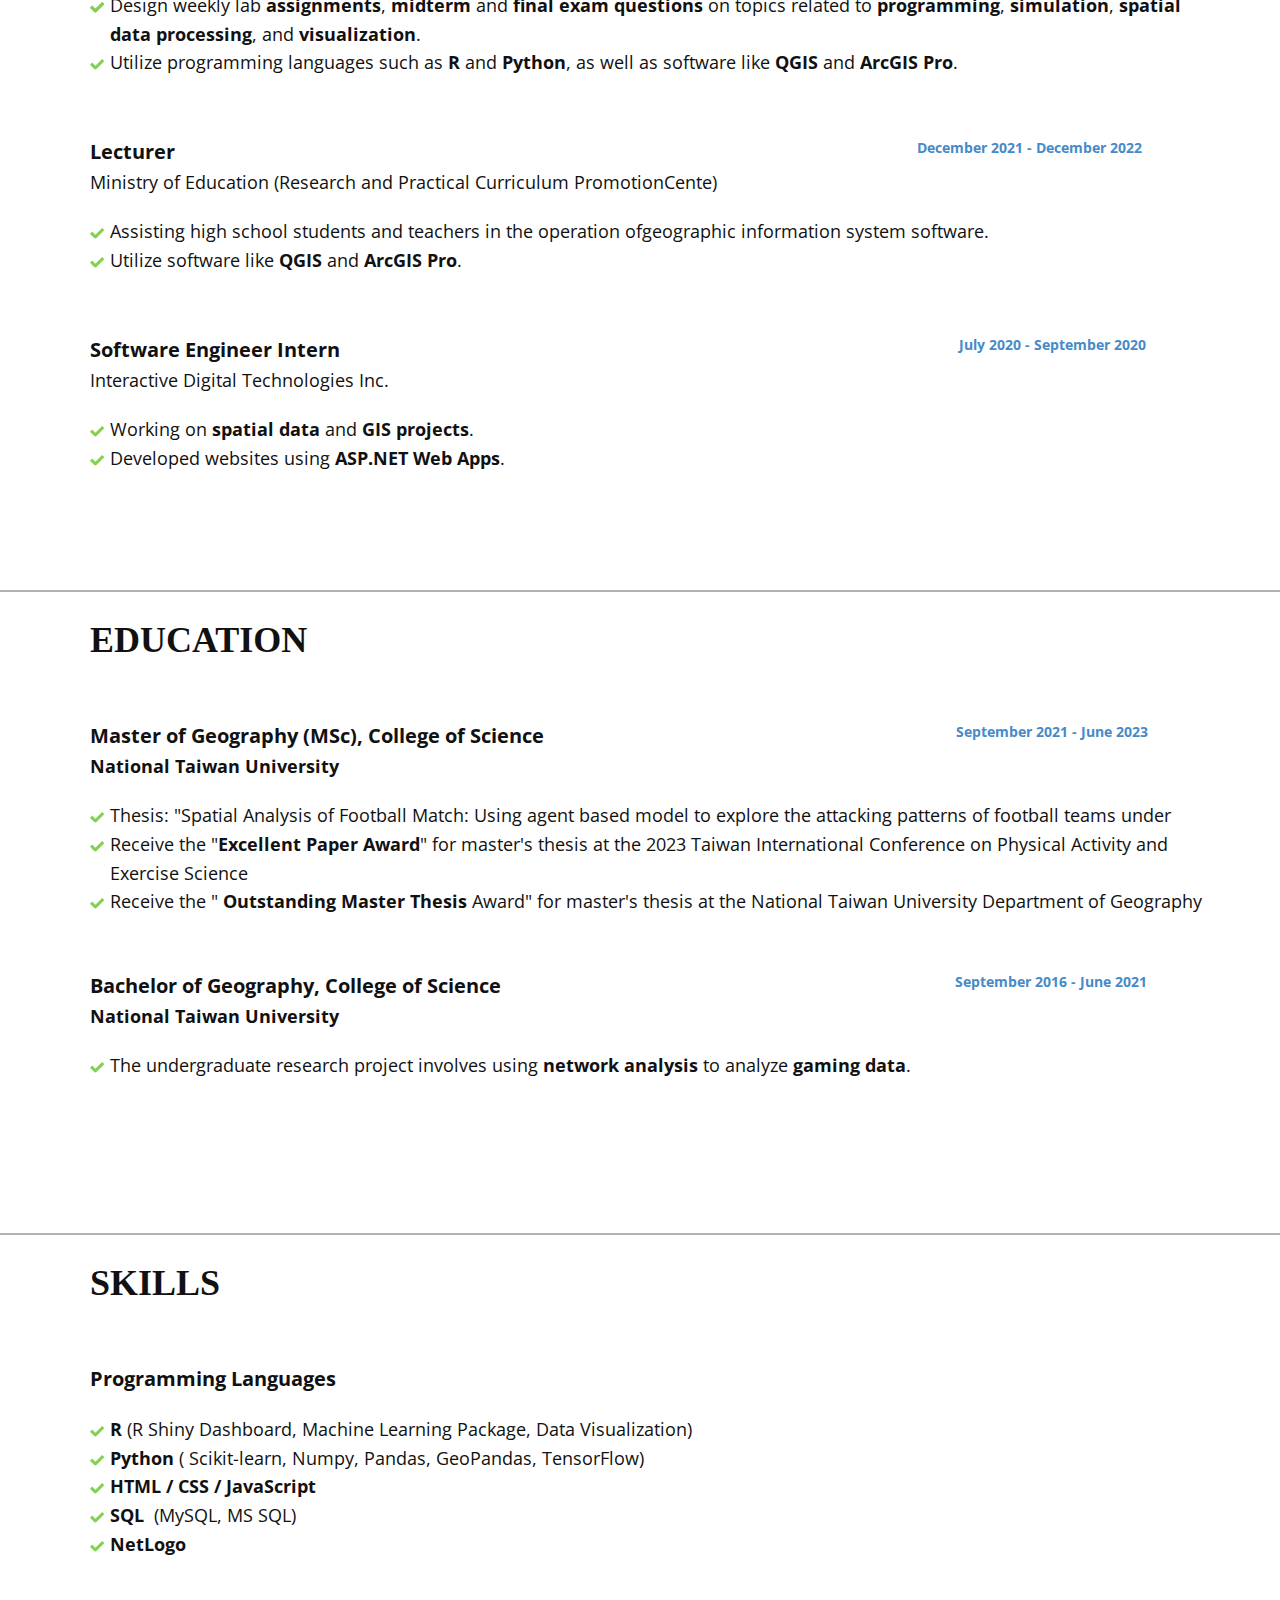
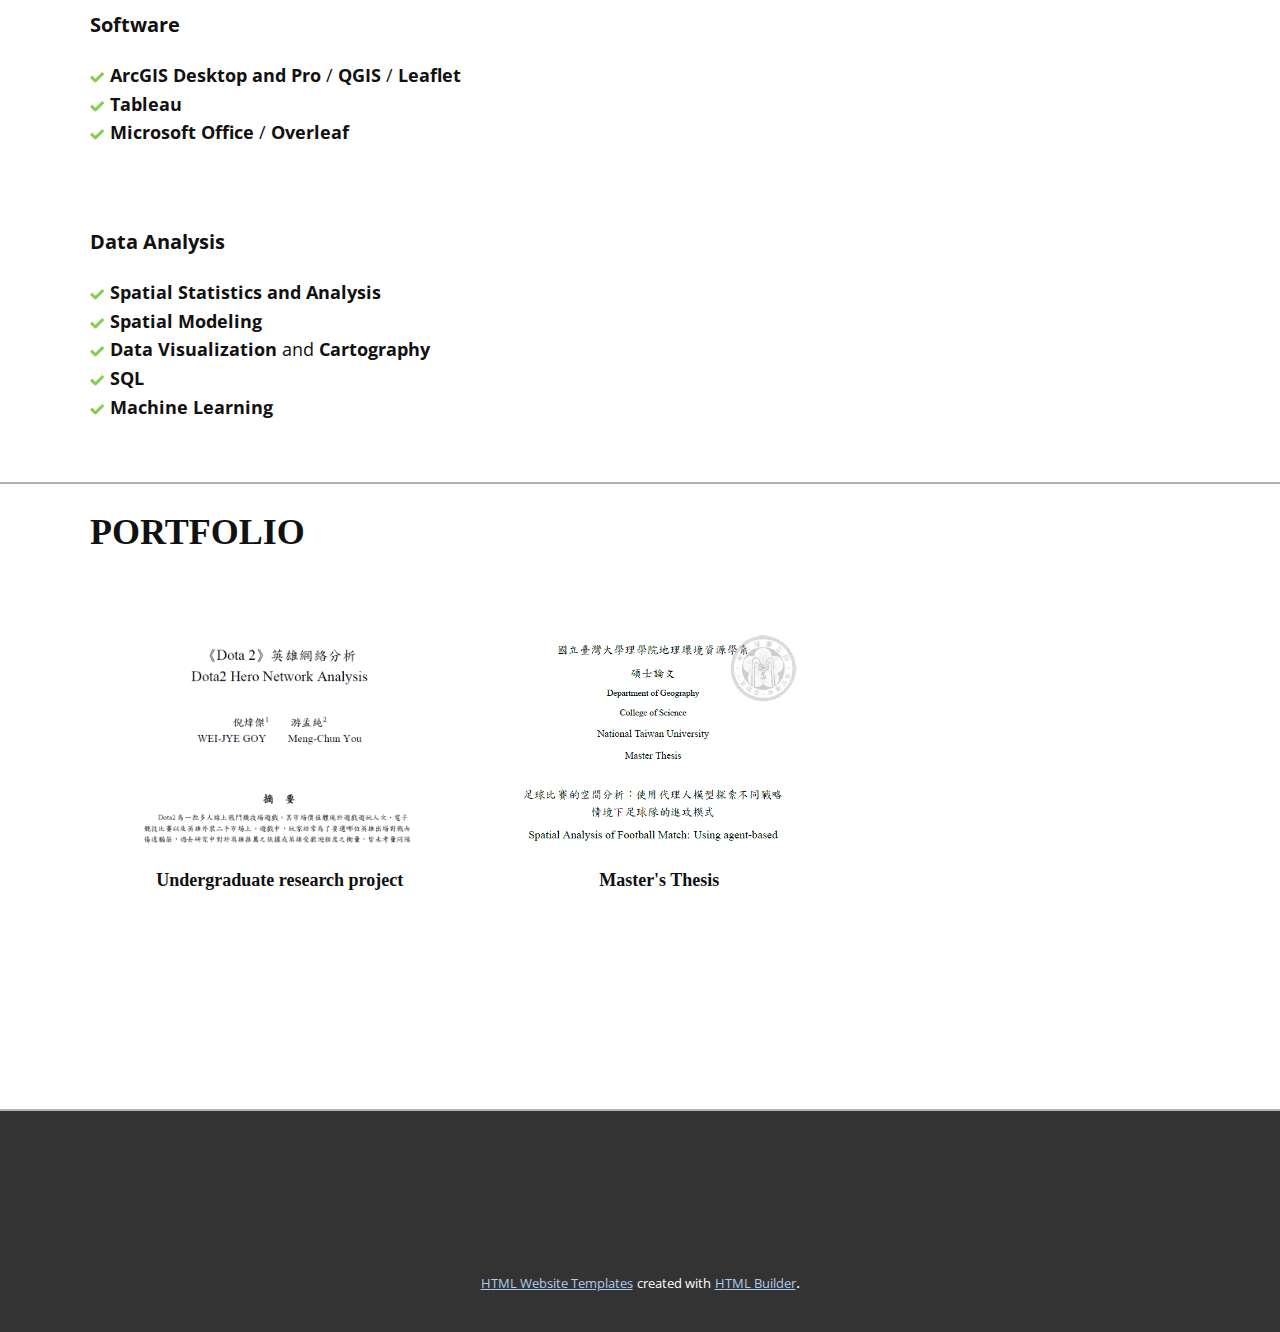
==== commit cdda3532: "Add files via upload" ====
--- a/Home.html
+++ b/Home.html
@@ -10,6 +10,7 @@
     <script class="u-script" type="text/javascript" src="jquery.js" defer=""></script>
     <script class="u-script" type="text/javascript" src="nicepage.js" defer=""></script>
     <meta name="generator" content="Nicepage 5.21.3, nicepage.com">
+    
     <link id="u-theme-google-font" rel="stylesheet" href="https://fonts.googleapis.com/css?family=Roboto:100,100i,300,300i,400,400i,500,500i,700,700i,900,900i|Open+Sans:300,300i,400,400i,500,500i,600,600i,700,700i,800,800i">
     <link id="u-page-google-font" rel="stylesheet" href="https://fonts.googleapis.com/css?family=Montserrat:100,100i,200,200i,300,300i,400,400i,500,500i,600,600i,700,700i,800,800i,900,900i">
     
@@ -39,17 +40,17 @@
         <br>
         <span style="font-weight: 400; font-size: 1.125rem;">(886)905-757-720&nbsp;<br>weijyeg@gmail.com
         </span>
-      </h2><span class="u-black u-file-icon u-icon u-icon-circle u-icon-1"><img src="images/455705-3e157692.png" alt=""></span><span class="u-black u-file-icon u-icon u-icon-circle u-icon-2"><img src="images/542689-e094886c.png" alt=""></span>
-      <div class="u-align-left u-social-icons u-spacing-10 u-social-icons-1">
-        <a class="u-social-url" title="facebook" target="_blank" href="https://www.facebook.com/weijyeeeee/"><span class="u-icon u-social-facebook u-social-icon u-icon-3"><svg class="u-svg-link" preserveAspectRatio="xMidYMin slice" viewBox="0 0 112 112" style=""><use xmlns:xlink="http://www.w3.org/1999/xlink" xlink:href="#svg-5a81"></use></svg><svg class="u-svg-content" viewBox="0 0 112 112" x="0" y="0" id="svg-5a81"><circle fill="currentColor" cx="56.1" cy="56.1" r="55"></circle><path fill="#FFFFFF" d="M73.5,31.6h-9.1c-1.4,0-3.6,0.8-3.6,3.9v8.5h12.6L72,58.3H60.8v40.8H43.9V58.3h-8V43.9h8v-9.2
+      </h2>
+      <div class="socialmedia u-align-left u-social-icons u-spacing-10 u-social-icons-1">
+        <a class="u-social-url" title="facebook" target="_blank" href="https://www.facebook.com/weijyeeeee/"><span class="u-icon u-social-facebook u-social-icon u-icon-1"><svg class="u-svg-link" preserveAspectRatio="xMidYMin slice" viewBox="0 0 112 112" style=""><use xmlns:xlink="http://www.w3.org/1999/xlink" xlink:href="#svg-5a81"></use></svg><svg class="u-svg-content" viewBox="0 0 112 112" x="0" y="0" id="svg-5a81"><circle fill="currentColor" cx="56.1" cy="56.1" r="55"></circle><path fill="#FFFFFF" d="M73.5,31.6h-9.1c-1.4,0-3.6,0.8-3.6,3.9v8.5h12.6L72,58.3H60.8v40.8H43.9V58.3h-8V43.9h8v-9.2
       c0-6.7,3.1-17,17-17h12.5v13.9H73.5z"></path></svg></span>
         </a>
-        <a class="u-social-url" title="instagram" target="_blank" href="https://www.instagram.com/weijy3/"><span class="u-icon u-social-icon u-social-instagram u-icon-4"><svg class="u-svg-link" preserveAspectRatio="xMidYMin slice" viewBox="0 0 112 112" style=""><use xmlns:xlink="http://www.w3.org/1999/xlink" xlink:href="#svg-1368"></use></svg><svg class="u-svg-content" viewBox="0 0 112 112" x="0" y="0" id="svg-1368"><circle fill="currentColor" cx="56.1" cy="56.1" r="55"></circle><path fill="#FFFFFF" d="M55.9,38.2c-9.9,0-17.9,8-17.9,17.9C38,66,46,74,55.9,74c9.9,0,17.9-8,17.9-17.9C73.8,46.2,65.8,38.2,55.9,38.2
+        <a class="u-social-url" title="instagram" target="_blank" href="https://www.instagram.com/weijy3/"><span class="u-icon u-social-icon u-social-instagram u-icon-2"><svg class="u-svg-link" preserveAspectRatio="xMidYMin slice" viewBox="0 0 112 112" style=""><use xmlns:xlink="http://www.w3.org/1999/xlink" xlink:href="#svg-1368"></use></svg><svg class="u-svg-content" viewBox="0 0 112 112" x="0" y="0" id="svg-1368"><circle fill="currentColor" cx="56.1" cy="56.1" r="55"></circle><path fill="#FFFFFF" d="M55.9,38.2c-9.9,0-17.9,8-17.9,17.9C38,66,46,74,55.9,74c9.9,0,17.9-8,17.9-17.9C73.8,46.2,65.8,38.2,55.9,38.2
       z M55.9,66.4c-5.7,0-10.3-4.6-10.3-10.3c-0.1-5.7,4.6-10.3,10.3-10.3c5.7,0,10.3,4.6,10.3,10.3C66.2,61.8,61.6,66.4,55.9,66.4z"></path><path fill="#FFFFFF" d="M74.3,33.5c-2.3,0-4.2,1.9-4.2,4.2s1.9,4.2,4.2,4.2s4.2-1.9,4.2-4.2S76.6,33.5,74.3,33.5z"></path><path fill="#FFFFFF" d="M73.1,21.3H38.6c-9.7,0-17.5,7.9-17.5,17.5v34.5c0,9.7,7.9,17.6,17.5,17.6h34.5c9.7,0,17.5-7.9,17.5-17.5V38.8
       C90.6,29.1,82.7,21.3,73.1,21.3z M83,73.3c0,5.5-4.5,9.9-9.9,9.9H38.6c-5.5,0-9.9-4.5-9.9-9.9V38.8c0-5.5,4.5-9.9,9.9-9.9h34.5
       c5.5,0,9.9,4.5,9.9,9.9V73.3z"></path></svg></span>
         </a>
-        <a class="u-social-url" title="https://www.linkedin.com/in/wei-jye-goy-16a7a2256/" target="_blank" href="https://www.linkedin.com/in/wei-jye-goy-16a7a2256/"><span class="u-icon u-social-icon u-social-linkedin u-icon-5"><svg class="u-svg-link" preserveAspectRatio="xMidYMin slice" viewBox="0 0 112 112" style=""><use xmlns:xlink="http://www.w3.org/1999/xlink" xlink:href="#svg-00e5"></use></svg><svg class="u-svg-content" viewBox="0 0 112 112" x="0" y="0" id="svg-00e5"><circle fill="currentColor" cx="56.1" cy="56.1" r="55"></circle><path fill="#FFFFFF" d="M41.3,83.7H27.9V43.4h13.4V83.7z M34.6,37.9L34.6,37.9c-4.6,0-7.5-3.1-7.5-7c0-4,3-7,7.6-7s7.4,3,7.5,7
+        <a class="u-social-url" title="https://www.linkedin.com/in/wei-jye-goy-16a7a2256/" target="_blank" href="https://www.linkedin.com/in/wei-jye-goy-16a7a2256/"><span class="u-icon u-social-icon u-social-linkedin u-icon-3"><svg class="u-svg-link" preserveAspectRatio="xMidYMin slice" viewBox="0 0 112 112" style=""><use xmlns:xlink="http://www.w3.org/1999/xlink" xlink:href="#svg-00e5"></use></svg><svg class="u-svg-content" viewBox="0 0 112 112" x="0" y="0" id="svg-00e5"><circle fill="currentColor" cx="56.1" cy="56.1" r="55"></circle><path fill="#FFFFFF" d="M41.3,83.7H27.9V43.4h13.4V83.7z M34.6,37.9L34.6,37.9c-4.6,0-7.5-3.1-7.5-7c0-4,3-7,7.6-7s7.4,3,7.5,7
       C42.2,34.8,39.2,37.9,34.6,37.9z M89.6,83.7H76.2V62.2c0-5.4-1.9-9.1-6.8-9.1c-3.7,0-5.9,2.5-6.9,4.9c-0.4,0.9-0.4,2.1-0.4,3.3v22.5
       H48.7c0,0,0.2-36.5,0-40.3h13.4v5.7c1.8-2.7,5-6.7,12.1-6.7c8.8,0,15.4,5.8,15.4,18.1V83.7z"></path></svg></span>
         </a>
@@ -67,72 +68,109 @@
       <div class="u-clearfix u-sheet u-sheet-1">
         <p class="u-custom-font u-font-georgia u-text u-text-1">Experience&nbsp;&nbsp;</p>
         <div class="u-clearfix u-group-elements u-group-elements-1">
-          <p class="u-align-left u-text u-text-2">
+          <p class="u-text u-text-2">
+            <span style="font-size: 1.25rem; font-weight: 700;">Data Engineer</span>
+            <br>Bank SinoPac
+          </p>
+          <p class="u-text u-text-palette-1-base u-text-3"><b> February 2024 - Now</b>
+          </p>
+          <ul class="u-custom-list u-text u-text-4">
+            <li>
+              <span style="font-weight: 700;">Maintenance </span>and&nbsp;<span style="font-weight: 700;">optimization</span> of <span style="font-weight: 700;">ML Decision Model</span>&nbsp;of ​bank branch site selection.<div class="u-list-icon u-list-icon-1">
+                <svg class="u-svg-content" viewBox="0 0 512 512" id="svg-8628"><path d="m433.1 67.1-231.8 231.9c-6.2 6.2-16.4 6.2-22.6 0l-99.8-99.8-78.9 78.8 150.5 150.5c10.5 10.5 24.6 16.3 39.4 16.3 14.8 0 29-5.9 39.4-16.3l282.7-282.5z" fill="currentColor"></path></svg>
+              </div>
+            </li>
+            <li>
+              <div class="u-list-icon u-list-icon-1">
+                <svg class="u-svg-content" viewBox="0 0 512 512" id="svg-8628"><path d="m433.1 67.1-231.8 231.9c-6.2 6.2-16.4 6.2-22.6 0l-99.8-99.8-78.9 78.8 150.5 150.5c10.5 10.5 24.6 16.3 39.4 16.3 14.8 0 29-5.9 39.4-16.3l282.7-282.5z" fill="currentColor"></path></svg>
+              </div>
+              <div class="u-list-icon u-list-icon-1">
+                <svg class="u-svg-content" viewBox="0 0 512 512" id="svg-8628"><path d="m433.1 67.1-231.8 231.9c-6.2 6.2-16.4 6.2-22.6 0l-99.8-99.8-78.9 78.8 150.5 150.5c10.5 10.5 24.6 16.3 39.4 16.3 14.8 0 29-5.9 39.4-16.3l282.7-282.5z" fill="currentColor"></path></svg>
+              </div>
+              <div class="u-list-icon u-list-icon-4">
+                <svg class="u-svg-content" viewBox="0 0 512 512" id="svg-8628"><path d="m433.1 67.1-231.8 231.9c-6.2 6.2-16.4 6.2-22.6 0l-99.8-99.8-78.9 78.8 150.5 150.5c10.5 10.5 24.6 16.3 39.4 16.3 14.8 0 29-5.9 39.4-16.3l282.7-282.5z" fill="currentColor"></path></svg>
+              </div>
+              <div class="u-list-icon u-list-icon-5">
+                <svg class="u-svg-content" viewBox="0 0 512 512" id="svg-8628"><path d="m433.1 67.1-231.8 231.9c-6.2 6.2-16.4 6.2-22.6 0l-99.8-99.8-78.9 78.8 150.5 150.5c10.5 10.5 24.6 16.3 39.4 16.3 14.8 0 29-5.9 39.4-16.3l282.7-282.5z" fill="currentColor"></path></svg>
+              </div>
+              <span style="font-weight: 700;"> Maintenance</span> and <span style="font-weight: 700;">development </span>of external data crawling code
+            </li>
+            <li>
+              <div class="u-list-icon u-list-icon-6">
+                <svg class="u-svg-content" viewBox="0 0 512 512" id="svg-8628"><path d="m433.1 67.1-231.8 231.9c-6.2 6.2-16.4 6.2-22.6 0l-99.8-99.8-78.9 78.8 150.5 150.5c10.5 10.5 24.6 16.3 39.4 16.3 14.8 0 29-5.9 39.4-16.3l282.7-282.5z" fill="currentColor"></path></svg>
+              </div>
+              <span style="font-weight: 700;">Communication</span> and <span style="font-weight: 700;">coordination</span> between internal and external units,&nbsp;<span style="font-weight: 700;">analysis </span>and <span style="font-weight: 700;">confirmation of data import requirements</span>,<span style="font-weight: 700;"> technical evaluation</span>,<span style="font-weight: 700;"> progress tracking</span>, etc.<br>
+              <br>
+            </li>
+          </ul>
+        </div>
+        <div class="u-clearfix u-group-elements u-group-elements-2">
+          <p class="u-text u-text-5">
             <span style="font-size: 1.25rem; font-weight: 700;">Graduate Teaching Assistant</span>
             <br>National Taiwan University
           </p>
-          <p class="u-text u-text-palette-1-base u-text-3"><b>September 2021 - June 2023</b>
-          </p>
-          <ul class="u-custom-list u-text u-text-4">
+          <p class="u-text u-text-palette-1-base u-text-6"><b>September 2021 - June 2023</b>
+          </p>
+          <ul class="u-custom-list u-text u-text-7">
             <li> Involves technologies such as <span style="font-weight: 700;">GIS</span>, <span style="font-weight: 700;">spatial data analysis</span>, <span style="font-weight: 700;">programming</span>, <span style="font-weight: 700;">spatial simulation <span style="font-weight: 400;">and</span>&nbsp;
               </span>
               <span style="font-weight: 700;">data visualization<span style="font-weight: 400;">.</span>
               </span>
-              <div class="u-list-icon u-list-icon-1">
-                <svg class="u-svg-content" viewBox="0 0 512 512" id="svg-8628"><path d="m433.1 67.1-231.8 231.9c-6.2 6.2-16.4 6.2-22.6 0l-99.8-99.8-78.9 78.8 150.5 150.5c10.5 10.5 24.6 16.3 39.4 16.3 14.8 0 29-5.9 39.4-16.3l282.7-282.5z" fill="currentColor"></path></svg>
-              </div>
-            </li>
-            <li>
-              <div class="u-list-icon u-list-icon-2">
-                <svg class="u-svg-content" viewBox="0 0 512 512" id="svg-8628"><path d="m433.1 67.1-231.8 231.9c-6.2 6.2-16.4 6.2-22.6 0l-99.8-99.8-78.9 78.8 150.5 150.5c10.5 10.5 24.6 16.3 39.4 16.3 14.8 0 29-5.9 39.4-16.3l282.7-282.5z" fill="currentColor"></path></svg>
-              </div>
-              <div class="u-list-icon u-list-icon-3">
+              <div class="u-list-icon u-list-icon-7">
+                <svg class="u-svg-content" viewBox="0 0 512 512" id="svg-8628"><path d="m433.1 67.1-231.8 231.9c-6.2 6.2-16.4 6.2-22.6 0l-99.8-99.8-78.9 78.8 150.5 150.5c10.5 10.5 24.6 16.3 39.4 16.3 14.8 0 29-5.9 39.4-16.3l282.7-282.5z" fill="currentColor"></path></svg>
+              </div>
+            </li>
+            <li>
+              <div class="u-list-icon u-list-icon-8">
+                <svg class="u-svg-content" viewBox="0 0 512 512" id="svg-8628"><path d="m433.1 67.1-231.8 231.9c-6.2 6.2-16.4 6.2-22.6 0l-99.8-99.8-78.9 78.8 150.5 150.5c10.5 10.5 24.6 16.3 39.4 16.3 14.8 0 29-5.9 39.4-16.3l282.7-282.5z" fill="currentColor"></path></svg>
+              </div>
+              <div class="u-list-icon u-list-icon-9">
                 <svg class="u-svg-content" viewBox="0 0 512 512" id="svg-8628"><path d="m433.1 67.1-231.8 231.9c-6.2 6.2-16.4 6.2-22.6 0l-99.8-99.8-78.9 78.8 150.5 150.5c10.5 10.5 24.6 16.3 39.4 16.3 14.8 0 29-5.9 39.4-16.3l282.7-282.5z" fill="currentColor"></path></svg>
               </div> Design weekly lab <span style="font-weight: 700;">assignments<span style="font-weight: 400;">, </span>midterm
               </span> and <span style="font-weight: 700;">final exam questions</span> on topics related to <span style="font-weight: 700;">programming</span>, <span style="font-weight: 700;">simulation</span>,&nbsp;<span style="font-weight: 700;">spatial data processing</span>, and <span style="font-weight: 700;">visualization</span>.&nbsp;
             </li>
             <li>
-              <div class="u-list-icon u-list-icon-4">
+              <div class="u-list-icon u-list-icon-10">
                 <svg class="u-svg-content" viewBox="0 0 512 512" id="svg-8628"><path d="m433.1 67.1-231.8 231.9c-6.2 6.2-16.4 6.2-22.6 0l-99.8-99.8-78.9 78.8 150.5 150.5c10.5 10.5 24.6 16.3 39.4 16.3 14.8 0 29-5.9 39.4-16.3l282.7-282.5z" fill="currentColor"></path></svg>
               </div>Utilize programming languages such as <span style="font-weight: 700;">R </span>and <span style="font-weight: 700;">Python</span>, as well as software like <span style="font-weight: 700;">QGIS </span>and <span style="font-weight: 700;">ArcGIS Pro</span>.<br>
               <br>
             </li>
           </ul>
         </div>
-        <div class="u-clearfix u-group-elements u-group-elements-2">
-          <p class="u-align-left u-text u-text-5">
+        <div class="u-clearfix u-group-elements u-group-elements-3">
+          <p class="u-align-left u-text u-text-8">
             <span style="font-size: 1.25rem; font-weight: 700;"></span>
             <span style="font-size: 1.25rem; font-weight: 700;">Lecturer</span>
             <br>Ministry of Education (Research and Practical Curriculum PromotionCente)
           </p>
-          <p class="u-text u-text-palette-1-base u-text-6"><b>December 2021 - December 2022</b>
-          </p>
-          <ul class="u-custom-list u-text u-text-7">
-            <li>
-              <div class="u-list-icon u-list-icon-5">
+          <p class="u-text u-text-palette-1-base u-text-9"><b>December 2021 - December 2022</b>
+          </p>
+          <ul class="u-custom-list u-text u-text-10">
+            <li>
+              <div class="u-list-icon u-list-icon-11">
                 <svg class="u-svg-content" viewBox="0 0 512 512" id="svg-8628"><path d="m433.1 67.1-231.8 231.9c-6.2 6.2-16.4 6.2-22.6 0l-99.8-99.8-78.9 78.8 150.5 150.5c10.5 10.5 24.6 16.3 39.4 16.3 14.8 0 29-5.9 39.4-16.3l282.7-282.5z" fill="currentColor"></path></svg>
               </div>
             </li>
             <li>Assisting high school students and teachers in the operation ofgeographic information system software.</li>
             <li>
-              <div class="u-list-icon u-list-icon-6">
+              <div class="u-list-icon u-list-icon-12">
                 <svg class="u-svg-content" viewBox="0 0 512 512" id="svg-8628"><path d="m433.1 67.1-231.8 231.9c-6.2 6.2-16.4 6.2-22.6 0l-99.8-99.8-78.9 78.8 150.5 150.5c10.5 10.5 24.6 16.3 39.4 16.3 14.8 0 29-5.9 39.4-16.3l282.7-282.5z" fill="currentColor"></path></svg>
               </div>Utilize software like <span style="font-weight: 700;">QGIS </span>and <span style="font-weight: 700;">ArcGIS Pro</span>.<br>
               <br>
             </li>
           </ul>
         </div>
-        <div class="u-clearfix u-group-elements u-group-elements-3">
-          <p class="u-align-left u-text u-text-8">
+        <div class="u-clearfix u-group-elements u-group-elements-4">
+          <p class="u-align-left u-text u-text-11">
             <span style="font-size: 20px;"><b>Software Engineer Intern</b>
             </span>
             <br>Interactive Digital Technologies Inc.
           </p>
-          <p class="u-text u-text-palette-1-base u-text-9"><b>July 2020 - September 2020</b>
-          </p>
-          <ul class="u-custom-list u-text u-text-10">
-            <li>
-              <div class="u-list-icon u-list-icon-7">
+          <p class="u-text u-text-palette-1-base u-text-12"><b>July 2020 - September 2020</b>
+          </p>
+          <ul class="u-custom-list u-text u-text-13">
+            <li>
+              <div class="u-list-icon u-list-icon-13">
                 <svg class="u-svg-content" viewBox="0 0 512 512" id="svg-8628"><path d="m433.1 67.1-231.8 231.9c-6.2 6.2-16.4 6.2-22.6 0l-99.8-99.8-78.9 78.8 150.5 150.5c10.5 10.5 24.6 16.3 39.4 16.3 14.8 0 29-5.9 39.4-16.3l282.7-282.5z" fill="currentColor"></path></svg>
               </div>
             </li>
@@ -140,7 +178,7 @@
               </span>
             </li>
             <li>
-              <div class="u-list-icon u-list-icon-8">
+              <div class="u-list-icon u-list-icon-14">
                 <svg class="u-svg-content" viewBox="0 0 512 512" id="svg-8628"><path d="m433.1 67.1-231.8 231.9c-6.2 6.2-16.4 6.2-22.6 0l-99.8-99.8-78.9 78.8 150.5 150.5c10.5 10.5 24.6 16.3 39.4 16.3 14.8 0 29-5.9 39.4-16.3l282.7-282.5z" fill="currentColor"></path></svg>
               </div>Developed websites using <span style="font-weight: 700;">ASP.NET Web Apps</span>.
             </li>
@@ -224,7 +262,9 @@
               <div class="u-list-icon u-list-icon-2">
                 <svg class="u-svg-content" viewBox="0 0 512 512" id="svg-12f0"><path d="m433.1 67.1-231.8 231.9c-6.2 6.2-16.4 6.2-22.6 0l-99.8-99.8-78.9 78.8 150.5 150.5c10.5 10.5 24.6 16.3 39.4 16.3 14.8 0 29-5.9 39.4-16.3l282.7-282.5z" fill="currentColor"></path></svg>
               </div>
-              <span style="font-weight: 700;">Python</span>
+              <span style="font-weight: 700;">Python <span style="font-weight: 400;">(</span>
+                <span style="font-weight: 400;"></span>
+              </span>Scikit-learn, Numpy, Pandas, GeoPandas, TensorFlow)&nbsp;
             </li>
             <li>
               <div class="u-list-icon u-list-icon-1">
@@ -237,7 +277,8 @@
               <div class="u-list-icon u-list-icon-1">
                 <svg class="u-svg-content" viewBox="0 0 512 512" id="svg-12f0"><path d="m433.1 67.1-231.8 231.9c-6.2 6.2-16.4 6.2-22.6 0l-99.8-99.8-78.9 78.8 150.5 150.5c10.5 10.5 24.6 16.3 39.4 16.3 14.8 0 29-5.9 39.4-16.3l282.7-282.5z" fill="currentColor"></path></svg>
               </div>
-              <span style="font-weight: 700;">SQL</span>
+              <span style="font-weight: 700;">SQL&nbsp;<span style="font-weight: 400;"> (MySQL, MS SQL)</span>
+              </span>
             </li>
             <li>
               <div class="u-list-icon u-list-icon-1">
--- a/Home.css
+++ b/Home.css
@@ -26,24 +26,6 @@
   margin: 35px auto 0;
 }
 
-.u-section-1 .u-icon-1 {
-  width: 23px;
-  height: 23px;
-  background-image: none;
-  color: rgb(255, 255, 255) !important;
-  margin: -58px auto 0 calc(((100% - 1140px) / 2) + 444px);
-  padding: 4px;
-}
-
-.u-section-1 .u-icon-2 {
-  width: 23px;
-  height: 23px;
-  background-image: none;
-  color: rgb(255, 255, 255) !important;
-  margin: 12px auto 0 calc(((100% - 1140px) / 2) + 444px);
-  padding: 4px;
-}
-
 .u-section-1 .u-social-icons-1 {
   height: 32px;
   min-height: 16px;
@@ -53,15 +35,15 @@
   margin: -125px auto 0;
 }
 
+.u-section-1 .u-icon-1 {
+  color: rgb(59, 89, 152) !important;
+}
+
+.u-section-1 .u-icon-2 {
+  color: rgb(197, 54, 164) !important;
+}
+
 .u-section-1 .u-icon-3 {
-  color: rgb(59, 89, 152) !important;
-}
-
-.u-section-1 .u-icon-4 {
-  color: rgb(197, 54, 164) !important;
-}
-
-.u-section-1 .u-icon-5 {
   color: rgb(0, 122, 185) !important;
 }
 
@@ -74,14 +56,6 @@
     margin-left: calc(((100% - 940px) / 2) + 453px);
   }
 
-  .u-section-1 .u-icon-1 {
-    margin-left: calc(((100% - 940px) / 2) + 366px);
-  }
-
-  .u-section-1 .u-icon-2 {
-    margin-left: calc(((100% - 940px) / 2) + 366px);
-  }
-
   .u-section-1 .u-social-icons-1 {
     width: 158px;
     min-width: 94px;
@@ -102,14 +76,6 @@
     width: 720px;
   }
 
-  .u-section-1 .u-icon-1 {
-    margin-left: calc(((100% - 720px) / 2) + 280px);
-  }
-
-  .u-section-1 .u-icon-2 {
-    margin-left: calc(((100% - 720px) / 2) + 280px);
-  }
-
   .u-section-1 .u-text-2 {
     margin-left: 0;
     margin-right: 0;
@@ -125,14 +91,6 @@
     width: 540px;
   }
 
-  .u-section-1 .u-icon-1 {
-    margin-left: calc(((100% - 540px) / 2) + 210px);
-  }
-
-  .u-section-1 .u-icon-2 {
-    margin-left: calc(((100% - 540px) / 2) + 210px);
-  }
-
   .u-section-1 .u-text-2 {
     margin-bottom: 47px;
   }
@@ -148,19 +106,11 @@
     width: 340px;
   }
 
-  .u-section-1 .u-icon-1 {
-    margin-left: calc(((100% - 340px) / 2) + 132px);
-  }
-
-  .u-section-1 .u-icon-2 {
-    margin-left: calc(((100% - 340px) / 2) + 132px);
-  }
-
   .u-section-1 .u-text-2 {
     margin-bottom: 41px;
   }
 }.u-section-2 .u-sheet-1 {
-  min-height: 938px;
+  min-height: 1083px;
 }
 
 .u-section-2 .u-text-1 {
@@ -174,7 +124,7 @@
   width: 1120px;
   min-height: 220px;
   height: auto;
-  margin: 50px 0 0 auto;
+  margin: 42px 0 0 auto;
 }
 
 .u-section-2 .u-text-2 {
@@ -194,11 +144,11 @@
   color: rgb(132, 209, 82) !important;
 }
 
-.u-section-2 .u-list-icon-2 {
-  color: rgb(132, 209, 82) !important;
-}
-
-.u-section-2 .u-list-icon-3 {
+.u-section-2 .u-list-icon-1 {
+  color: rgb(132, 209, 82) !important;
+}
+
+.u-section-2 .u-list-icon-1 {
   color: rgb(132, 209, 82) !important;
 }
 
@@ -206,31 +156,47 @@
   color: rgb(132, 209, 82) !important;
 }
 
+.u-section-2 .u-list-icon-5 {
+  color: rgb(132, 209, 82) !important;
+}
+
+.u-section-2 .u-list-icon-6 {
+  color: rgb(132, 209, 82) !important;
+}
+
 .u-section-2 .u-group-elements-2 {
   width: 1120px;
-  min-height: 164px;
+  min-height: 220px;
   height: auto;
   margin: 30px 0 0 auto;
 }
 
 .u-section-2 .u-text-5 {
-  margin: 0 446px 0 0;
+  margin: 0 789px 0 0;
 }
 
 .u-section-2 .u-text-6 {
   font-size: 0.875rem;
-  margin: -60px 62px 0 827px;
+  margin: -60px 62px 0 866px;
 }
 
 .u-section-2 .u-text-7 {
   margin: 58px 0 0;
 }
 
-.u-section-2 .u-list-icon-5 {
-  color: rgb(132, 209, 82) !important;
-}
-
-.u-section-2 .u-list-icon-6 {
+.u-section-2 .u-list-icon-7 {
+  color: rgb(132, 209, 82) !important;
+}
+
+.u-section-2 .u-list-icon-8 {
+  color: rgb(132, 209, 82) !important;
+}
+
+.u-section-2 .u-list-icon-9 {
+  color: rgb(132, 209, 82) !important;
+}
+
+.u-section-2 .u-list-icon-10 {
   color: rgb(132, 209, 82) !important;
 }
 
@@ -238,7 +204,7 @@
   width: 1120px;
   min-height: 164px;
   height: auto;
-  margin: 30px 0 50px auto;
+  margin: 30px 0 0 auto;
 }
 
 .u-section-2 .u-text-8 {
@@ -247,18 +213,46 @@
 
 .u-section-2 .u-text-9 {
   font-size: 0.875rem;
-  margin: -60px 62px 0 869px;
+  margin: -60px 62px 0 827px;
 }
 
 .u-section-2 .u-text-10 {
   margin: 58px 0 0;
 }
 
-.u-section-2 .u-list-icon-7 {
-  color: rgb(132, 209, 82) !important;
-}
-
-.u-section-2 .u-list-icon-8 {
+.u-section-2 .u-list-icon-11 {
+  color: rgb(132, 209, 82) !important;
+}
+
+.u-section-2 .u-list-icon-12 {
+  color: rgb(132, 209, 82) !important;
+}
+
+.u-section-2 .u-group-elements-4 {
+  width: 1120px;
+  min-height: 164px;
+  height: auto;
+  margin: 30px 0 60px auto;
+}
+
+.u-section-2 .u-text-11 {
+  margin: 0 446px 0 0;
+}
+
+.u-section-2 .u-text-12 {
+  font-size: 0.875rem;
+  margin: -60px 62px 0 869px;
+}
+
+.u-section-2 .u-text-13 {
+  margin: 58px 0 0;
+}
+
+.u-section-2 .u-list-icon-13 {
+  color: rgb(132, 209, 82) !important;
+}
+
+.u-section-2 .u-list-icon-14 {
   color: rgb(132, 209, 82) !important;
 }
 
@@ -278,6 +272,10 @@
   .u-section-2 .u-group-elements-3 {
     width: 940px;
   }
+
+  .u-section-2 .u-group-elements-4 {
+    width: 940px;
+  }
 }
 
 @media (max-width: 991px) {
@@ -290,6 +288,10 @@
   }
 
   .u-section-2 .u-group-elements-3 {
+    width: 720px;
+  }
+
+  .u-section-2 .u-group-elements-4 {
     width: 720px;
   }
 }
@@ -310,6 +312,10 @@
   .u-section-2 .u-group-elements-3 {
     width: 540px;
   }
+
+  .u-section-2 .u-group-elements-4 {
+    width: 540px;
+  }
 }
 
 @media (max-width: 575px) {
@@ -322,6 +328,10 @@
   }
 
   .u-section-2 .u-group-elements-3 {
+    width: 340px;
+  }
+
+  .u-section-2 .u-group-elements-4 {
     width: 340px;
   }
 }.u-section-3 .u-sheet-1 {
@@ -437,7 +447,7 @@
     width: 340px;
   }
 }.u-section-4 .u-sheet-1 {
-  min-height: 813px;
+  min-height: 833px;
 }
 
 .u-section-4 .u-text-1 {
@@ -449,7 +459,7 @@
 
 .u-section-4 .u-group-elements-1 {
   width: 1120px;
-  min-height: 164px;
+  min-height: 192px;
   height: auto;
   margin: 50px 0 0 auto;
 }
@@ -779,4 +789,5 @@
 .u-section-5 .u-image-2:before,
 .u-section-5 .u-image-2 > .u-container-layout:before {
   transition-property: fill, color, background-color, stroke-width, border-style, border-width, border-top-width, border-left-width, border-right-width, border-bottom-width, custom-border, borders, box-shadow, text-shadow, opacity, border-radius, stroke, border-color, font-size, font-style, font-weight, text-decoration, letter-spacing, transform, background-image, image-zoom, background-size, background-position;
+}.socialmedia {
 }